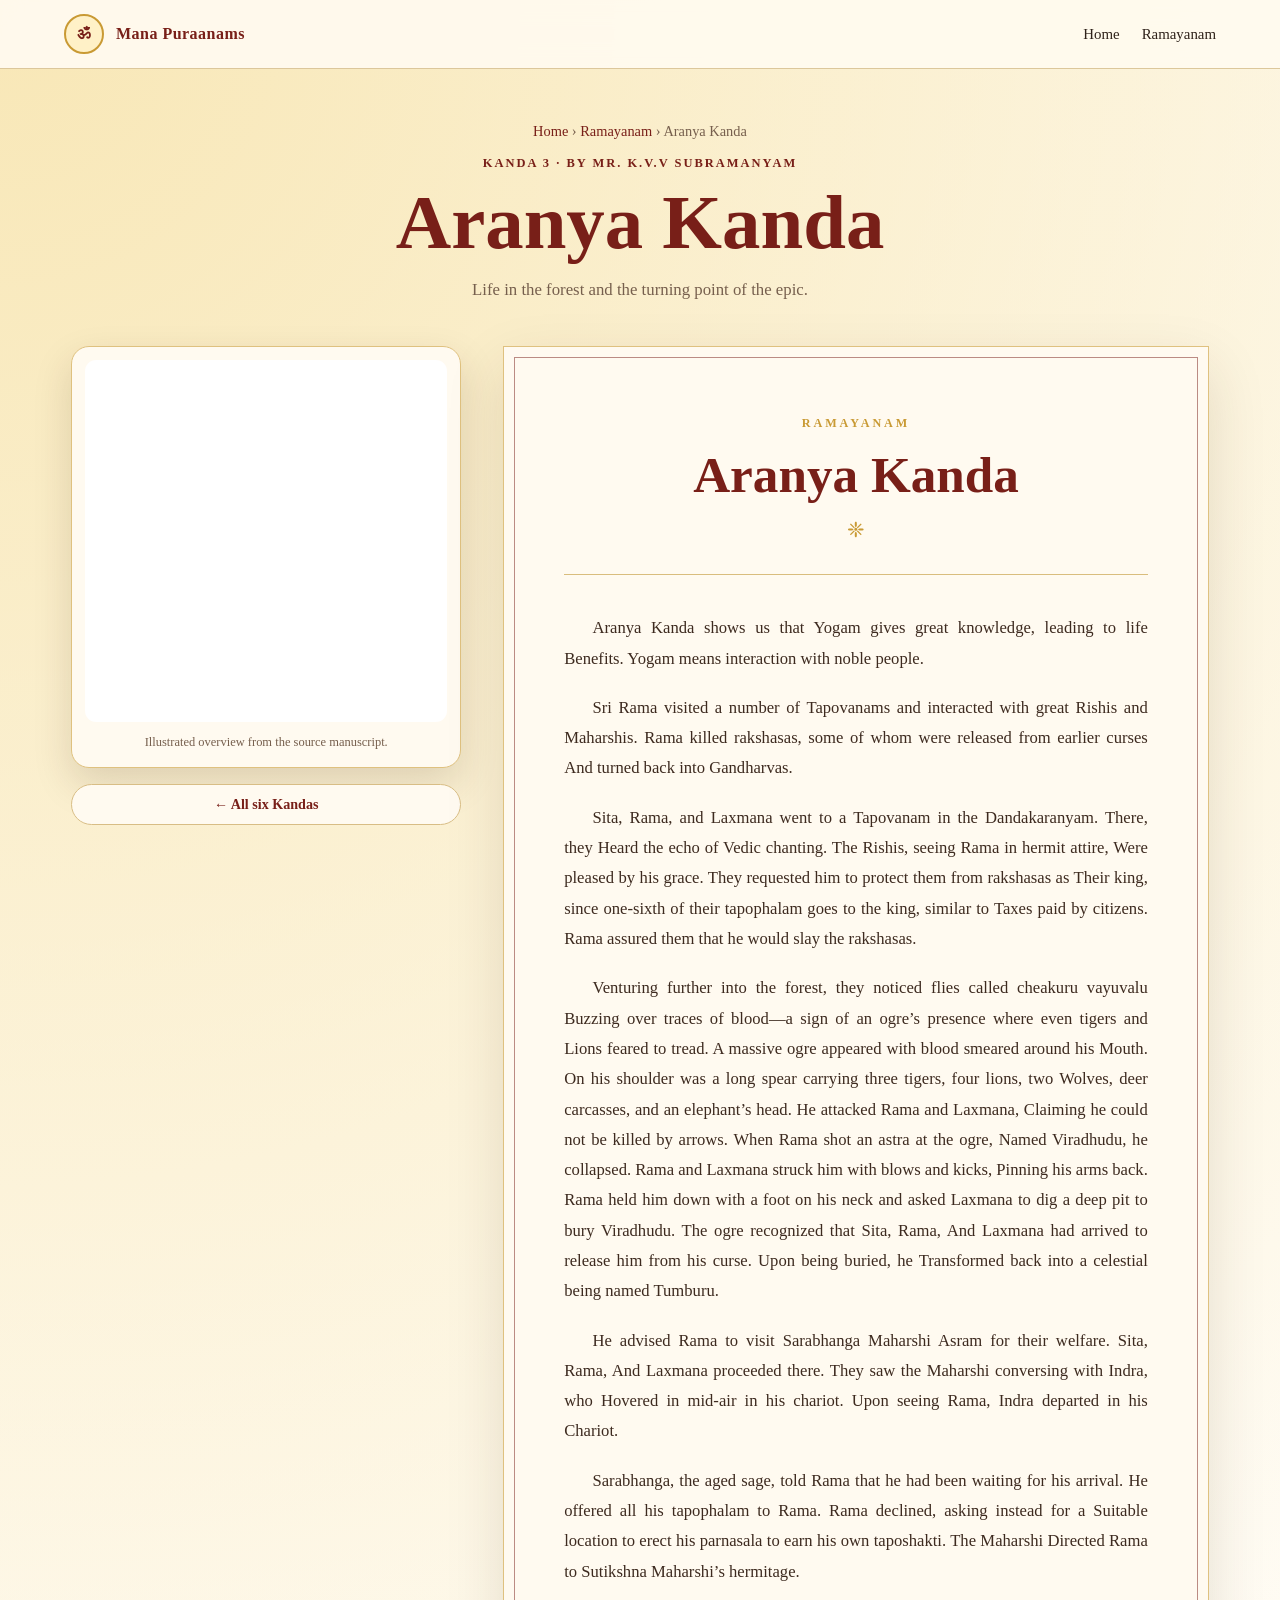
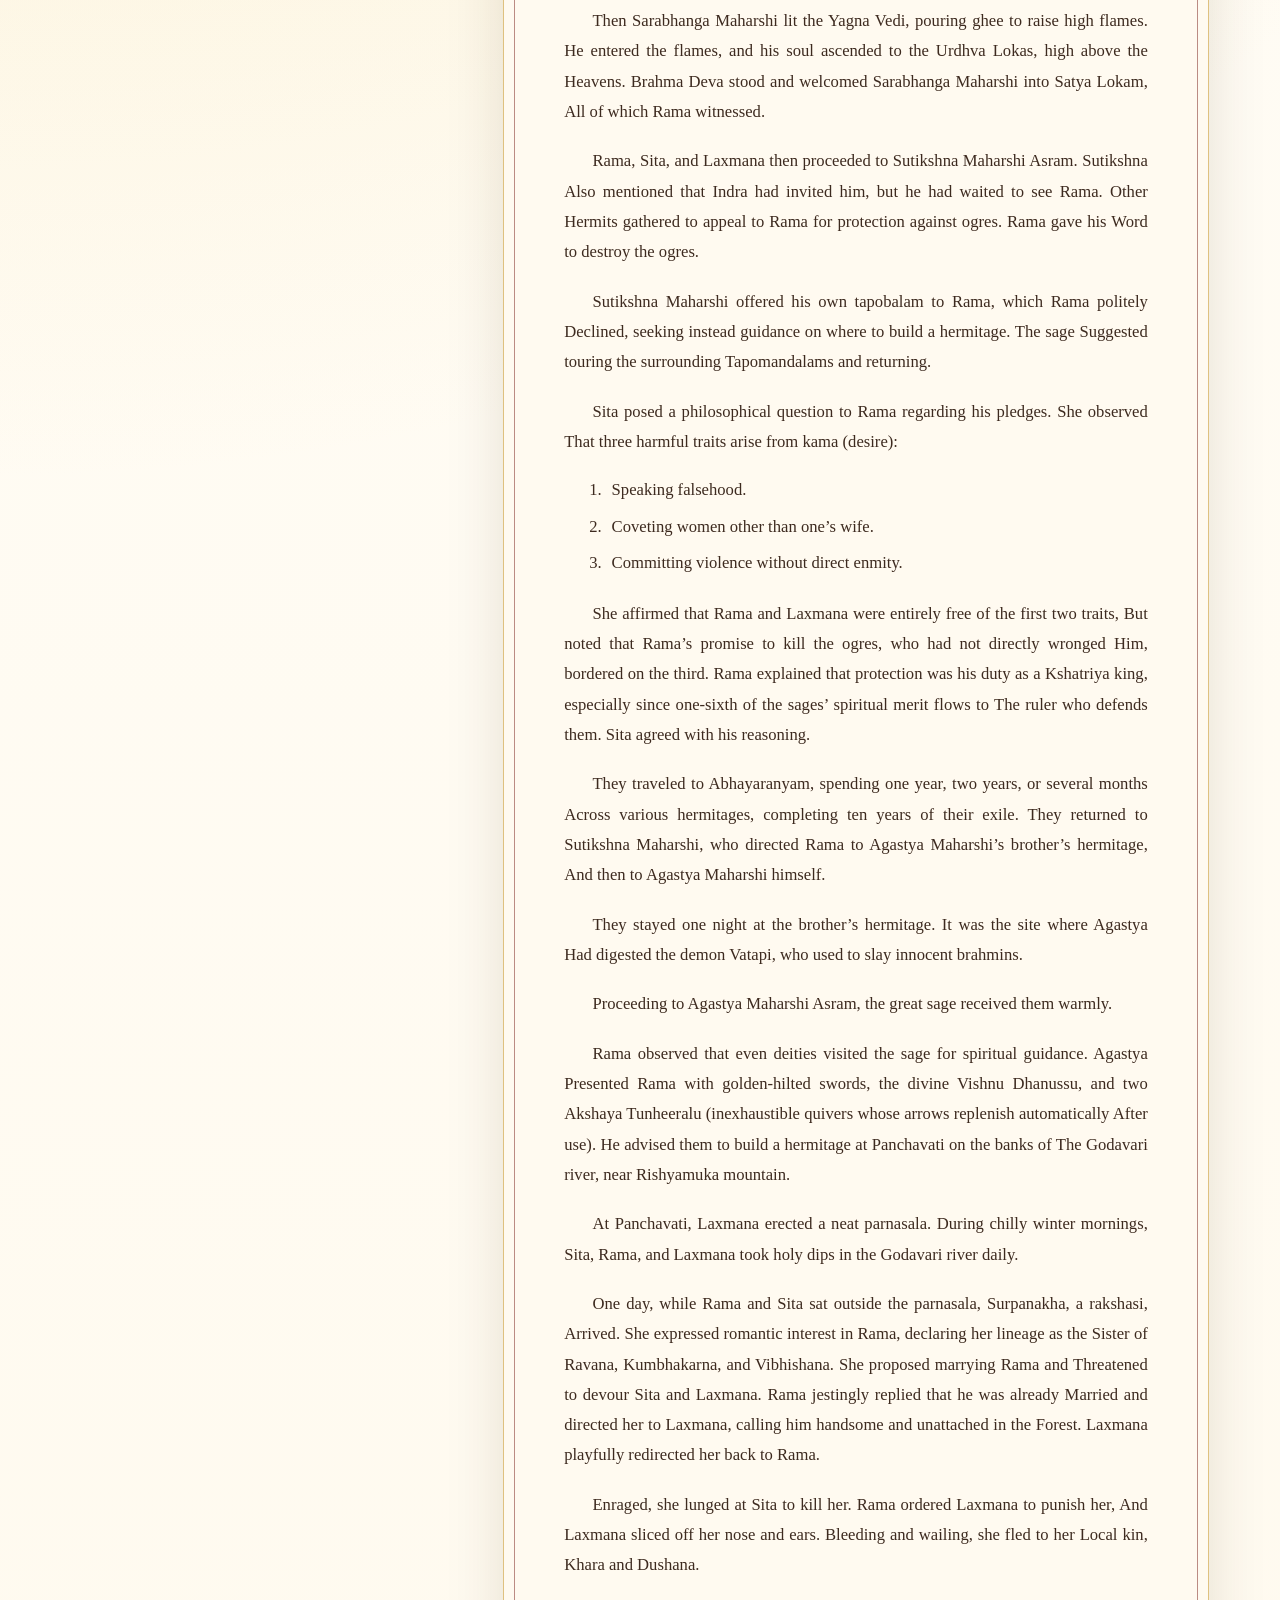
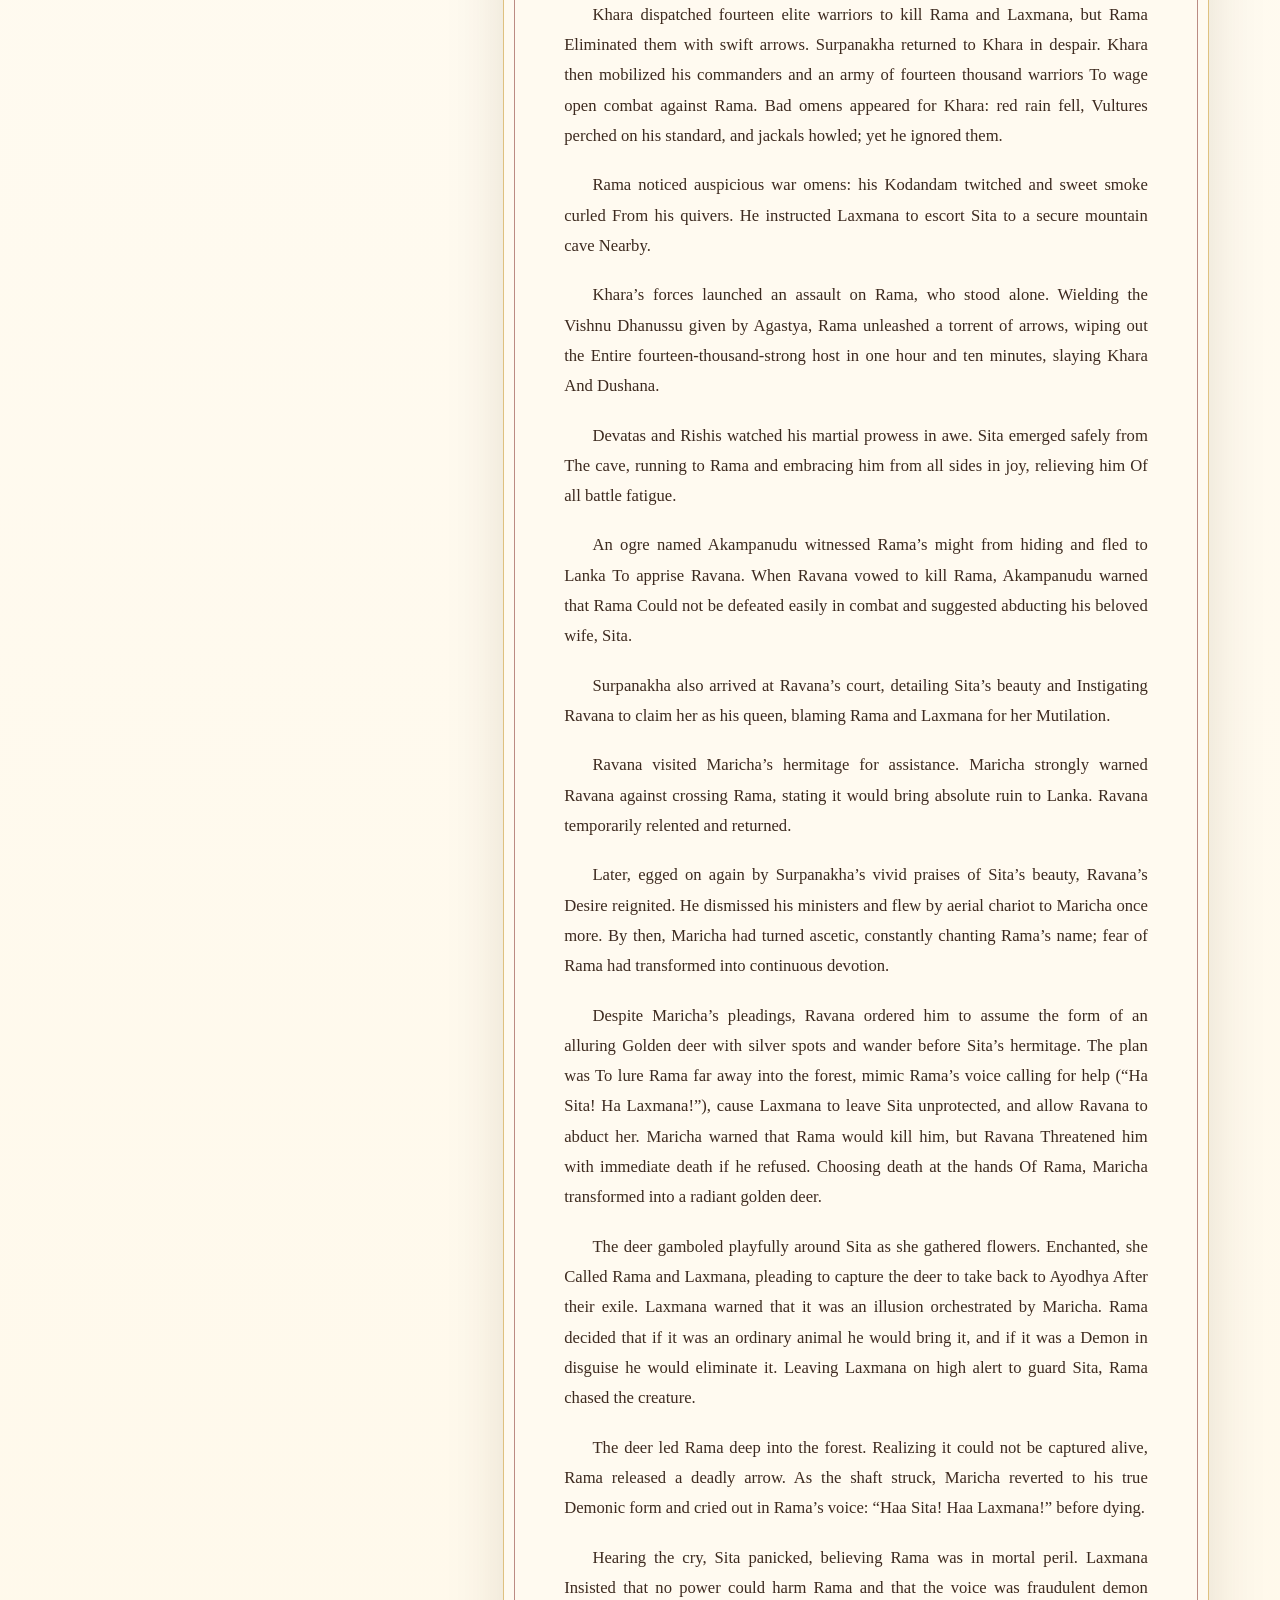
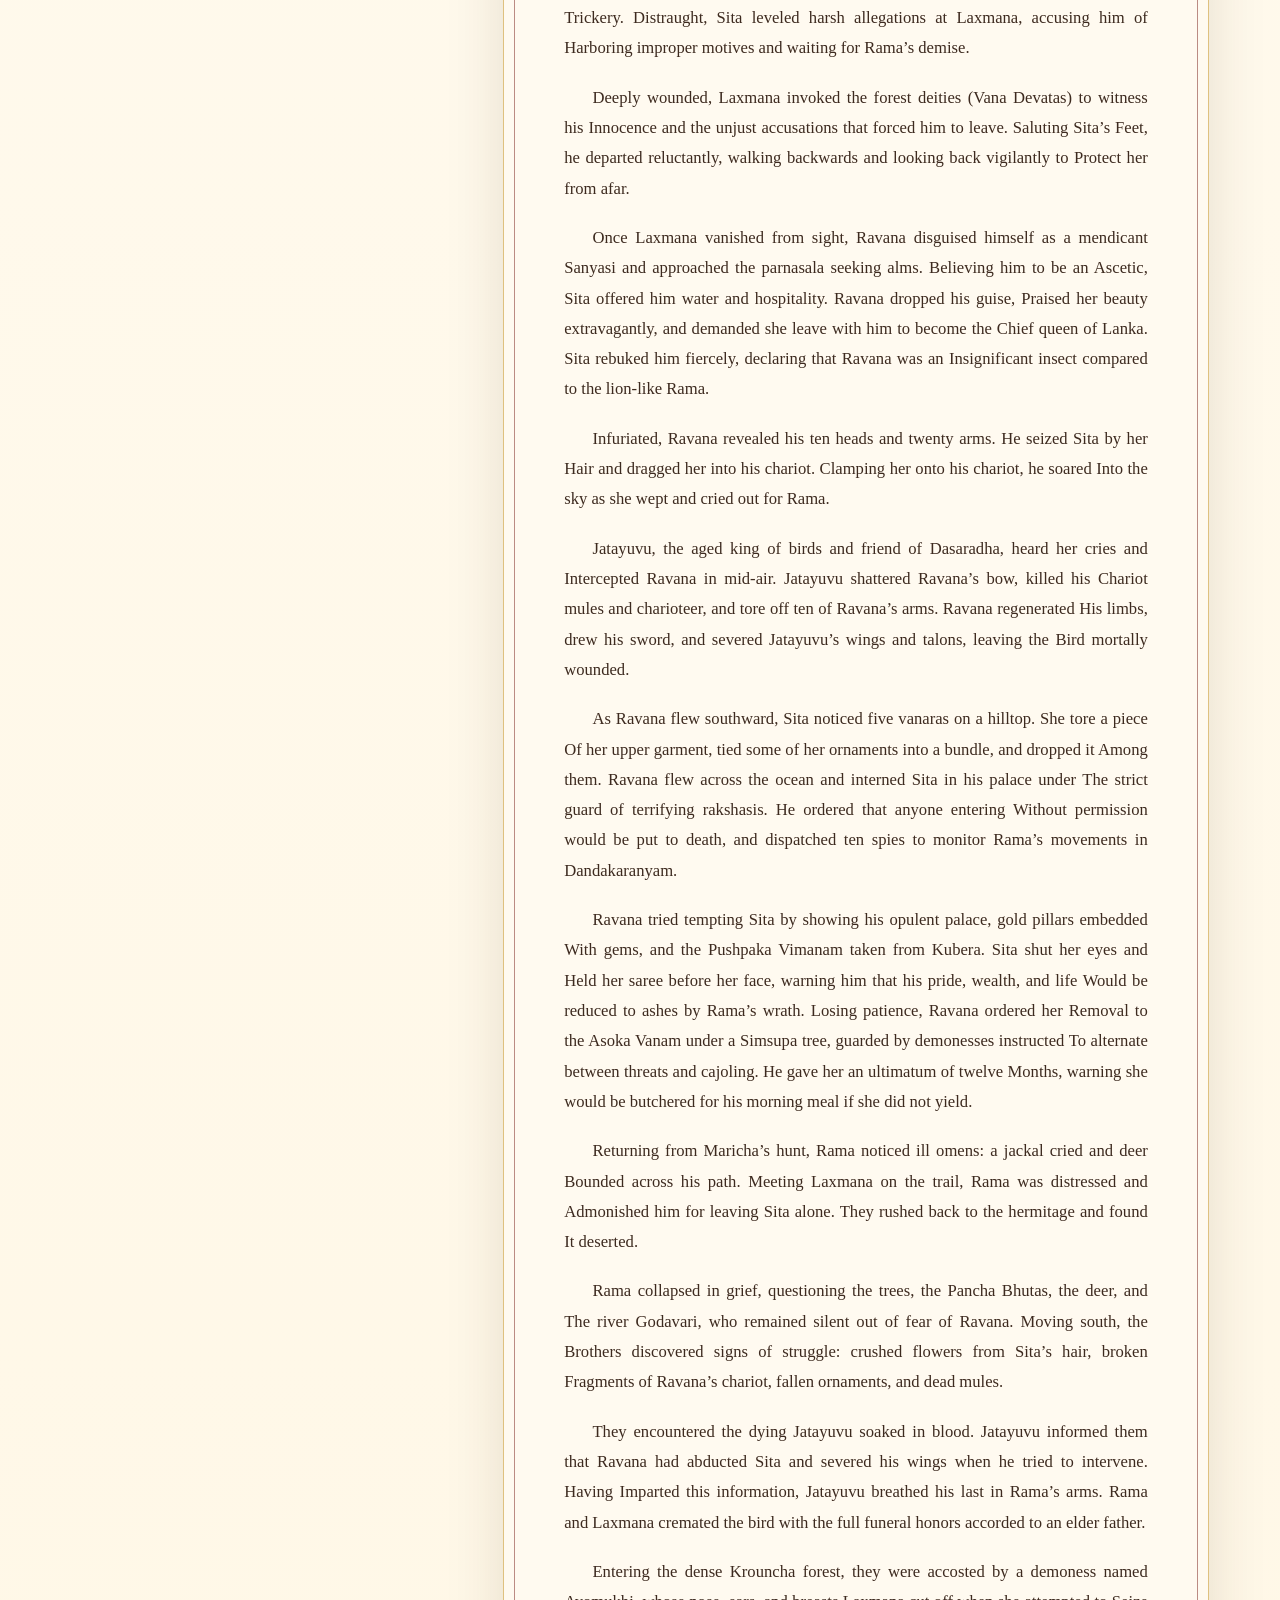
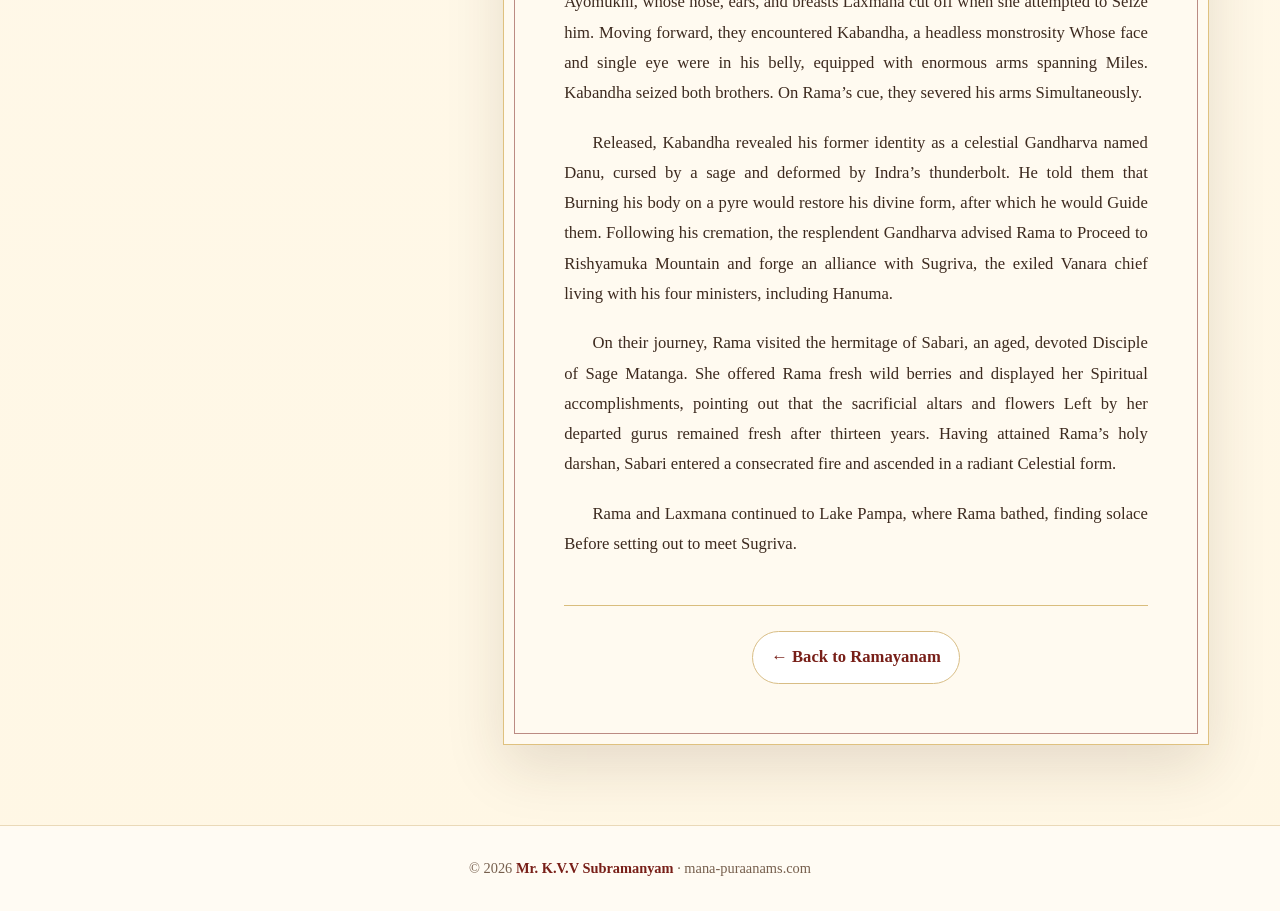
==== aranya-kanda.html @ dc0846f3 "Add Aranya Kanda HTML reader" ====
<!doctype html><html lang="en"><head><meta charset="utf-8"><meta name="viewport" content="width=device-width,initial-scale=1"><title>Aranya Kanda | Mana Puraanams</title><meta name="description" content="Read Aranya Kanda of Ramayanam by Mr. K.V.V Subramanyam online."><link rel="stylesheet" href="styles.css"><link rel="stylesheet" href="reader.css"></head><body><header class="topbar"><a class="brand" href="index.html"><span class="om">ॐ</span><span>Mana Puraanams</span></a><nav><a href="index.html">Home</a><a href="ramayanam.html">Ramayanam</a></nav></header><main class="reader-main"><section class="reader-hero"><div class="crumb"><a href="index.html">Home</a> › <a href="ramayanam.html">Ramayanam</a> › Aranya Kanda</div><div class="eyebrow">KANDA 3 · By Mr. K.V.V Subramanyam</div><h1>Aranya Kanda</h1><p>Life in the forest and the turning point of the epic.</p></section><section class="reader-layout"><aside class="reader-aside"><div class="illustration-card"><img src="[data-uri]" data-image-key="aranya" width="1024" height="1536" alt="Illustrated overview of Aranya Kanda" loading="eager" decoding="async"><p>Illustrated overview from the source manuscript.</p></div><a class="back-kandas" href="ramayanam.html">← All six Kandas</a></aside><article class="manuscript"><div class="manuscript-heading"><span>RAMAYANAM</span><h2>Aranya Kanda</h2><div class="ornament">❈</div></div><p>Aranya Kanda shows us that Yogam gives great knowledge, leading to life Benefits. Yogam means interaction with noble people.</p>
<p>Sri Rama visited a number of Tapovanams and interacted with great Rishis and Maharshis. Rama killed rakshasas, some of whom were released from earlier curses And turned back into Gandharvas.</p>
<p>Sita, Rama, and Laxmana went to a Tapovanam in the Dandakaranyam. There, they Heard the echo of Vedic chanting. The Rishis, seeing Rama in hermit attire, Were pleased by his grace. They requested him to protect them from rakshasas as Their king, since one-sixth of their tapophalam goes to the king, similar to Taxes paid by citizens. Rama assured them that he would slay the rakshasas.</p>
<p>Venturing further into the forest, they noticed flies called cheakuru vayuvalu Buzzing over traces of blood—a sign of an ogre’s presence where even tigers and Lions feared to tread. A massive ogre appeared with blood smeared around his Mouth. On his shoulder was a long spear carrying three tigers, four lions, two Wolves, deer carcasses, and an elephant’s head. He attacked Rama and Laxmana, Claiming he could not be killed by arrows. When Rama shot an astra at the ogre, Named Viradhudu, he collapsed. Rama and Laxmana struck him with blows and kicks, Pinning his arms back. Rama held him down with a foot on his neck and asked Laxmana to dig a deep pit to bury Viradhudu. The ogre recognized that Sita, Rama, And Laxmana had arrived to release him from his curse. Upon being buried, he Transformed back into a celestial being named Tumburu.</p>
<p>He advised Rama to visit Sarabhanga Maharshi Asram for their welfare. Sita, Rama, And Laxmana proceeded there. They saw the Maharshi conversing with Indra, who Hovered in mid-air in his chariot. Upon seeing Rama, Indra departed in his Chariot.</p>
<p>Sarabhanga, the aged sage, told Rama that he had been waiting for his arrival. He offered all his tapophalam to Rama. Rama declined, asking instead for a Suitable location to erect his parnasala to earn his own taposhakti. The Maharshi Directed Rama to Sutikshna Maharshi’s hermitage.</p>
<p>Then Sarabhanga Maharshi lit the Yagna Vedi, pouring ghee to raise high flames. He entered the flames, and his soul ascended to the Urdhva Lokas, high above the Heavens. Brahma Deva stood and welcomed Sarabhanga Maharshi into Satya Lokam, All of which Rama witnessed.</p>
<p>Rama, Sita, and Laxmana then proceeded to Sutikshna Maharshi Asram. Sutikshna Also mentioned that Indra had invited him, but he had waited to see Rama. Other Hermits gathered to appeal to Rama for protection against ogres. Rama gave his Word to destroy the ogres.</p>
<p>Sutikshna Maharshi offered his own tapobalam to Rama, which Rama politely Declined, seeking instead guidance on where to build a hermitage. The sage Suggested touring the surrounding Tapomandalams and returning.</p>
<p>Sita posed a philosophical question to Rama regarding his pledges. She observed That three harmful traits arise from kama (desire):</p>
<ol class="source-list">
<li>Speaking falsehood.</li>
<li>Coveting women other than one’s wife.</li>
<li>Committing violence without direct enmity.</li>
</ol>
<p>She affirmed that Rama and Laxmana were entirely free of the first two traits, But noted that Rama’s promise to kill the ogres, who had not directly wronged Him, bordered on the third. Rama explained that protection was his duty as a Kshatriya king, especially since one-sixth of the sages’ spiritual merit flows to The ruler who defends them. Sita agreed with his reasoning.</p>
<p>They traveled to Abhayaranyam, spending one year, two years, or several months Across various hermitages, completing ten years of their exile. They returned to Sutikshna Maharshi, who directed Rama to Agastya Maharshi’s brother’s hermitage, And then to Agastya Maharshi himself.</p>
<p>They stayed one night at the brother’s hermitage. It was the site where Agastya Had digested the demon Vatapi, who used to slay innocent brahmins.</p>
<p>Proceeding to Agastya Maharshi Asram, the great sage received them warmly.</p>
<p>Rama observed that even deities visited the sage for spiritual guidance. Agastya Presented Rama with golden-hilted swords, the divine Vishnu Dhanussu, and two Akshaya Tunheeralu (inexhaustible quivers whose arrows replenish automatically After use). He advised them to build a hermitage at Panchavati on the banks of The Godavari river, near Rishyamuka mountain.</p>
<p>At Panchavati, Laxmana erected a neat parnasala. During chilly winter mornings, Sita, Rama, and Laxmana took holy dips in the Godavari river daily.</p>
<p>One day, while Rama and Sita sat outside the parnasala, Surpanakha, a rakshasi, Arrived. She expressed romantic interest in Rama, declaring her lineage as the Sister of Ravana, Kumbhakarna, and Vibhishana. She proposed marrying Rama and Threatened to devour Sita and Laxmana. Rama jestingly replied that he was already Married and directed her to Laxmana, calling him handsome and unattached in the Forest. Laxmana playfully redirected her back to Rama.</p>
<p>Enraged, she lunged at Sita to kill her. Rama ordered Laxmana to punish her, And Laxmana sliced off her nose and ears. Bleeding and wailing, she fled to her Local kin, Khara and Dushana.</p>
<p>Khara dispatched fourteen elite warriors to kill Rama and Laxmana, but Rama Eliminated them with swift arrows. Surpanakha returned to Khara in despair. Khara then mobilized his commanders and an army of fourteen thousand warriors To wage open combat against Rama. Bad omens appeared for Khara: red rain fell, Vultures perched on his standard, and jackals howled; yet he ignored them.</p>
<p>Rama noticed auspicious war omens: his Kodandam twitched and sweet smoke curled From his quivers. He instructed Laxmana to escort Sita to a secure mountain cave Nearby.</p>
<p>Khara’s forces launched an assault on Rama, who stood alone. Wielding the Vishnu Dhanussu given by Agastya, Rama unleashed a torrent of arrows, wiping out the Entire fourteen-thousand-strong host in one hour and ten minutes, slaying Khara And Dushana.</p>
<p>Devatas and Rishis watched his martial prowess in awe. Sita emerged safely from The cave, running to Rama and embracing him from all sides in joy, relieving him Of all battle fatigue.</p>
<p>An ogre named Akampanudu witnessed Rama’s might from hiding and fled to Lanka To apprise Ravana. When Ravana vowed to kill Rama, Akampanudu warned that Rama Could not be defeated easily in combat and suggested abducting his beloved wife, Sita.</p>
<p>Surpanakha also arrived at Ravana’s court, detailing Sita’s beauty and Instigating Ravana to claim her as his queen, blaming Rama and Laxmana for her Mutilation.</p>
<p>Ravana visited Maricha’s hermitage for assistance. Maricha strongly warned Ravana against crossing Rama, stating it would bring absolute ruin to Lanka. Ravana temporarily relented and returned.</p>
<p>Later, egged on again by Surpanakha’s vivid praises of Sita’s beauty, Ravana’s Desire reignited. He dismissed his ministers and flew by aerial chariot to Maricha once more. By then, Maricha had turned ascetic, constantly chanting Rama’s name; fear of Rama had transformed into continuous devotion.</p>
<p>Despite Maricha’s pleadings, Ravana ordered him to assume the form of an alluring Golden deer with silver spots and wander before Sita’s hermitage. The plan was To lure Rama far away into the forest, mimic Rama’s voice calling for help (“Ha Sita! Ha Laxmana!”), cause Laxmana to leave Sita unprotected, and allow Ravana to abduct her. Maricha warned that Rama would kill him, but Ravana Threatened him with immediate death if he refused. Choosing death at the hands Of Rama, Maricha transformed into a radiant golden deer.</p>
<p>The deer gamboled playfully around Sita as she gathered flowers. Enchanted, she Called Rama and Laxmana, pleading to capture the deer to take back to Ayodhya After their exile. Laxmana warned that it was an illusion orchestrated by Maricha. Rama decided that if it was an ordinary animal he would bring it, and if it was a Demon in disguise he would eliminate it. Leaving Laxmana on high alert to guard Sita, Rama chased the creature.</p>
<p>The deer led Rama deep into the forest. Realizing it could not be captured alive, Rama released a deadly arrow. As the shaft struck, Maricha reverted to his true Demonic form and cried out in Rama’s voice: “Haa Sita! Haa Laxmana!” before dying.</p>
<p>Hearing the cry, Sita panicked, believing Rama was in mortal peril. Laxmana Insisted that no power could harm Rama and that the voice was fraudulent demon Trickery. Distraught, Sita leveled harsh allegations at Laxmana, accusing him of Harboring improper motives and waiting for Rama’s demise.</p>
<p>Deeply wounded, Laxmana invoked the forest deities (Vana Devatas) to witness his Innocence and the unjust accusations that forced him to leave. Saluting Sita’s Feet, he departed reluctantly, walking backwards and looking back vigilantly to Protect her from afar.</p>
<p>Once Laxmana vanished from sight, Ravana disguised himself as a mendicant Sanyasi and approached the parnasala seeking alms. Believing him to be an Ascetic, Sita offered him water and hospitality. Ravana dropped his guise, Praised her beauty extravagantly, and demanded she leave with him to become the Chief queen of Lanka. Sita rebuked him fiercely, declaring that Ravana was an Insignificant insect compared to the lion-like Rama.</p>
<p>Infuriated, Ravana revealed his ten heads and twenty arms. He seized Sita by her Hair and dragged her into his chariot. Clamping her onto his chariot, he soared Into the sky as she wept and cried out for Rama.</p>
<p>Jatayuvu, the aged king of birds and friend of Dasaradha, heard her cries and Intercepted Ravana in mid-air. Jatayuvu shattered Ravana’s bow, killed his Chariot mules and charioteer, and tore off ten of Ravana’s arms. Ravana regenerated His limbs, drew his sword, and severed Jatayuvu’s wings and talons, leaving the Bird mortally wounded.</p>
<p>As Ravana flew southward, Sita noticed five vanaras on a hilltop. She tore a piece Of her upper garment, tied some of her ornaments into a bundle, and dropped it Among them. Ravana flew across the ocean and interned Sita in his palace under The strict guard of terrifying rakshasis. He ordered that anyone entering Without permission would be put to death, and dispatched ten spies to monitor Rama’s movements in Dandakaranyam.</p>
<p>Ravana tried tempting Sita by showing his opulent palace, gold pillars embedded With gems, and the Pushpaka Vimanam taken from Kubera. Sita shut her eyes and Held her saree before her face, warning him that his pride, wealth, and life Would be reduced to ashes by Rama’s wrath. Losing patience, Ravana ordered her Removal to the Asoka Vanam under a Simsupa tree, guarded by demonesses instructed To alternate between threats and cajoling. He gave her an ultimatum of twelve Months, warning she would be butchered for his morning meal if she did not yield.</p>
<p>Returning from Maricha’s hunt, Rama noticed ill omens: a jackal cried and deer Bounded across his path. Meeting Laxmana on the trail, Rama was distressed and Admonished him for leaving Sita alone. They rushed back to the hermitage and found It deserted.</p>
<p>Rama collapsed in grief, questioning the trees, the Pancha Bhutas, the deer, and The river Godavari, who remained silent out of fear of Ravana. Moving south, the Brothers discovered signs of struggle: crushed flowers from Sita’s hair, broken Fragments of Ravana’s chariot, fallen ornaments, and dead mules.</p>
<p>They encountered the dying Jatayuvu soaked in blood. Jatayuvu informed them that Ravana had abducted Sita and severed his wings when he tried to intervene. Having Imparted this information, Jatayuvu breathed his last in Rama’s arms. Rama and Laxmana cremated the bird with the full funeral honors accorded to an elder father.</p>
<p>Entering the dense Krouncha forest, they were accosted by a demoness named Ayomukhi, whose nose, ears, and breasts Laxmana cut off when she attempted to Seize him. Moving forward, they encountered Kabandha, a headless monstrosity Whose face and single eye were in his belly, equipped with enormous arms spanning Miles. Kabandha seized both brothers. On Rama’s cue, they severed his arms Simultaneously.</p>
<p>Released, Kabandha revealed his former identity as a celestial Gandharva named Danu, cursed by a sage and deformed by Indra’s thunderbolt. He told them that Burning his body on a pyre would restore his divine form, after which he would Guide them. Following his cremation, the resplendent Gandharva advised Rama to Proceed to Rishyamuka Mountain and forge an alliance with Sugriva, the exiled Vanara chief living with his four ministers, including Hanuma.</p>
<p>On their journey, Rama visited the hermitage of Sabari, an aged, devoted Disciple of Sage Matanga. She offered Rama fresh wild berries and displayed her Spiritual accomplishments, pointing out that the sacrificial altars and flowers Left by her departed gurus remained fresh after thirteen years. Having attained Rama’s holy darshan, Sabari entered a consecrated fire and ascended in a radiant Celestial form.</p>
<p>Rama and Laxmana continued to Lake Pampa, where Rama bathed, finding solace Before setting out to meet Sugriva.</p><nav class="reader-bottom"><a href="ramayanam.html">← Back to Ramayanam</a></nav></article></section></main><footer>© <span id="y"></span> <strong>Mr. K.V.V Subramanyam</strong> · mana-puraanams.com</footer><script>document.getElementById('y').textContent=new Date().getFullYear()</script><script src="reader-image.js"></script></body></html>
---- styles.css ----
:root{--maroon:#781f18;--deep:#34170f;--gold:#c99a34;--cream:#fff8e9;--paper:#f3dfb6;--ink:#2e2119;--muted:#765f4d;--shadow:0 16px 38px rgba(58,31,14,.15)}*{box-sizing:border-box}html{scroll-behavior:smooth}body{margin:0;font-family:Georgia,'Times New Roman',serif;color:var(--ink);background:radial-gradient(circle at top left,#f8e7b6 0,transparent 28%),linear-gradient(#fffdf8,#fff7e5)}a{text-decoration:none;color:inherit}.topbar{position:sticky;top:0;z-index:20;display:flex;justify-content:space-between;align-items:center;padding:14px clamp(20px,5vw,70px);background:rgba(255,250,239,.95);border-bottom:1px solid #dcc79b;backdrop-filter:blur(12px)}.brand{display:flex;align-items:center;gap:12px;color:var(--maroon);font-weight:700;letter-spacing:.03em}.om{display:grid;place-items:center;width:40px;height:40px;border:2px solid var(--gold);border-radius:50%;background:#fff1c7}.topbar nav{display:flex;gap:22px;font-size:.93rem}.topbar nav a:hover{color:var(--maroon)}.hero,.pagehero{text-align:center;padding:74px 20px 48px}.pagehero{padding-bottom:28px}.eyebrow{color:var(--maroon);font-size:.78rem;font-weight:700;letter-spacing:.16em;text-transform:uppercase}.hero h1,.pagehero h1{font-size:clamp(2.7rem,7vw,5.8rem);line-height:.95;color:var(--maroon);margin:14px 0 18px}.pagehero h1{font-size:clamp(2.5rem,6vw,4.8rem)}.hero>p,.pagehero>p{max-width:760px;margin:0 auto;color:var(--muted);font-size:1.08rem;line-height:1.7}.author{margin-top:22px!important;color:var(--deep)!important}.author strong{color:var(--maroon)}.domain{display:inline-block;margin-top:22px;padding:10px 17px;border:1px solid #dcc79b;background:#fff;border-radius:999px;color:var(--maroon);box-shadow:0 8px 24px rgba(70,40,20,.08)}.section{max-width:1400px;margin:auto;padding:28px clamp(20px,5vw,78px) 72px}.section-head{display:flex;justify-content:space-between;align-items:end;gap:28px;margin-bottom:26px}.section-head h2{margin:4px 0 0;font-size:clamp(1.9rem,3vw,2.8rem);color:var(--deep)}.section-head p{max-width:560px;margin:0;color:var(--muted);line-height:1.6}.grid{display:grid;grid-template-columns:repeat(auto-fit,minmax(245px,1fr));gap:24px}.kandas{grid-template-columns:repeat(auto-fit,minmax(280px,1fr))}.card{overflow:hidden;border:1px solid #ead9b8;border-radius:20px;background:#fff;box-shadow:var(--shadow);transition:.22s}.active:hover{transform:translateY(-5px);box-shadow:0 20px 44px rgba(58,31,14,.2);border-color:#d6af5f}.thumb{height:205px;position:relative;display:grid;place-items:center;background:linear-gradient(145deg,#ecd7a5,#f9efce);overflow:hidden}.thumb:before,.thumb:after{content:'';position:absolute;width:160px;height:160px;border:1px solid rgba(120,31,24,.12);border-radius:50%}.thumb:after{width:110px;height:110px;border-color:rgba(201,154,52,.45)}.ramayana{background:linear-gradient(155deg,#ffd98d 0%,#f4b65b 45%,#b44d2a 100%);color:#fff}.sun{position:absolute;top:26px;right:30px;font-size:3.2rem;color:#ffe9a4}.bow{font-size:4rem;text-shadow:0 3px 12px rgba(0,0,0,.28)}.temple{position:absolute;bottom:18px;font-size:2rem;color:#fff3c9}.symbol{font-size:3.4rem;color:rgba(120,31,24,.35)}.scene{font-size:4.1rem;filter:drop-shadow(0 5px 4px rgba(0,0,0,.12));z-index:1}.k1{background:linear-gradient(150deg,#ffe4a8,#e49b50)}.k2{background:linear-gradient(150deg,#ffe8bb,#c98b56)}.k3{background:linear-gradient(150deg,#cfe7b5,#678c50)}.k4{background:linear-gradient(150deg,#ead5ab,#b57b45)}.k5{background:linear-gradient(150deg,#c9e8ef,#5597b2)}.k6{background:linear-gradient(150deg,#e9b99e,#9d4332)}.badge{position:absolute;top:14px;right:14px;padding:7px 10px;border-radius:999px;background:rgba(255,251,241,.95);border:1px solid rgba(120,31,24,.16);font-size:.7rem;font-weight:700;letter-spacing:.08em;color:var(--maroon);z-index:2}.body{padding:20px}.body small{font-size:.72rem;color:var(--gold);letter-spacing:.13em;font-weight:700}.body h3{font-size:1.42rem;color:var(--maroon);margin:7px 0 9px}.body p{margin:0;color:var(--muted);line-height:1.55;font-size:.95rem}.foot{display:flex;justify-content:space-between;align-items:center;padding:0 20px 20px;color:var(--maroon);font-size:.9rem;font-weight:700}.tbd{opacity:.82}.crumb{font-size:.9rem;color:var(--muted);margin-bottom:16px}.crumb a{color:var(--maroon)}footer{text-align:center;border-top:1px solid #ead9b8;padding:34px 20px;color:var(--muted);background:rgba(255,255,255,.55);font-size:.9rem}footer strong{color:var(--maroon)}@media(max-width:720px){.topbar nav{display:none}.section-head{flex-direction:column;align-items:flex-start}.hero{padding-top:54px}.thumb{height:190px}}
---- reader.css ----
.reader-thumb{height:270px;background:#f6edda;align-items:flex-start}
.reader-thumb img{width:100%;height:100%;object-fit:cover;object-position:top;display:block;transition:transform .25s ease}
.card:hover .reader-thumb img{transform:scale(1.015)}
.reader-main{min-height:80vh}
.reader-hero{text-align:center;padding:54px 20px 30px}
.reader-hero h1{font-size:clamp(2.5rem,6vw,4.8rem);line-height:1;color:var(--maroon);margin:14px 0 14px}
.reader-hero>p{max-width:720px;margin:0 auto;color:var(--muted);font-size:1.05rem;line-height:1.7}
.reader-layout{max-width:1240px;margin:0 auto;padding:12px clamp(18px,4vw,54px) 80px;display:grid;grid-template-columns:minmax(290px,390px) minmax(0,1fr);gap:42px;align-items:start}
.reader-aside{position:sticky;top:88px}
.illustration-card{background:#fffaf0;border:1px solid #dfc17f;border-radius:18px;padding:13px;box-shadow:var(--shadow)}
.illustration-card img{display:block;width:100%;height:auto;border-radius:11px;background:#f7ecd2}
.illustration-card p{text-align:center;color:var(--muted);font-size:.78rem;margin:11px 6px 3px;line-height:1.45}
.back-kandas{display:block;text-align:center;margin-top:16px;padding:11px 14px;border:1px solid #d8bd85;border-radius:999px;color:var(--maroon);background:#fffaf0;font-size:.88rem;font-weight:700}
.manuscript{background:#fffaf0;border:1px solid #dfc17f;box-shadow:0 22px 55px rgba(63,37,17,.13);padding:clamp(27px,5vw,60px);position:relative;color:#3d2a1f;line-height:1.82;font-size:1.04rem}
.manuscript:before{content:'';position:absolute;inset:10px;border:1px solid rgba(120,31,24,.5);pointer-events:none}
.manuscript-heading{text-align:center;margin:0 0 38px;padding-bottom:25px;border-bottom:1px solid #d9bd7d;position:relative;z-index:1}
.manuscript-heading span{font-size:.76rem;letter-spacing:.24em;color:var(--gold);font-weight:700}
.manuscript-heading h2{font-size:clamp(2rem,4vw,3.2rem);line-height:1.05;color:var(--maroon);margin:10px 0}
.ornament{color:var(--gold);font-size:1.3rem}
.manuscript p{position:relative;z-index:1;margin:0 0 1.15em;text-align:justify;text-indent:1.7em}
.source-list{position:relative;z-index:1;margin:0 0 1.25em 1.35em;padding-left:1.15em}
.source-list li{padding-left:.35em;margin:.48em 0;line-height:1.72}
.reader-bottom{position:relative;z-index:1;margin-top:46px;padding-top:25px;border-top:1px solid #d9bd7d;text-align:center}
.reader-bottom a{display:inline-block;padding:10px 18px;border:1px solid #d8bd85;border-radius:999px;color:var(--maroon);font-weight:700;background:#fff}
@media(max-width:900px){.reader-layout{grid-template-columns:1fr;max-width:820px}.reader-aside{position:static;max-width:560px;margin:0 auto;width:100%}.reader-thumb{height:235px}}
@media(max-width:600px){.reader-hero{padding-top:40px}.reader-layout{padding-left:12px;padding-right:12px;gap:25px}.manuscript{padding:34px 26px;font-size:1rem}.manuscript p{text-align:left;text-indent:1.3em}.illustration-card{padding:8px}.reader-thumb{height:220px}}
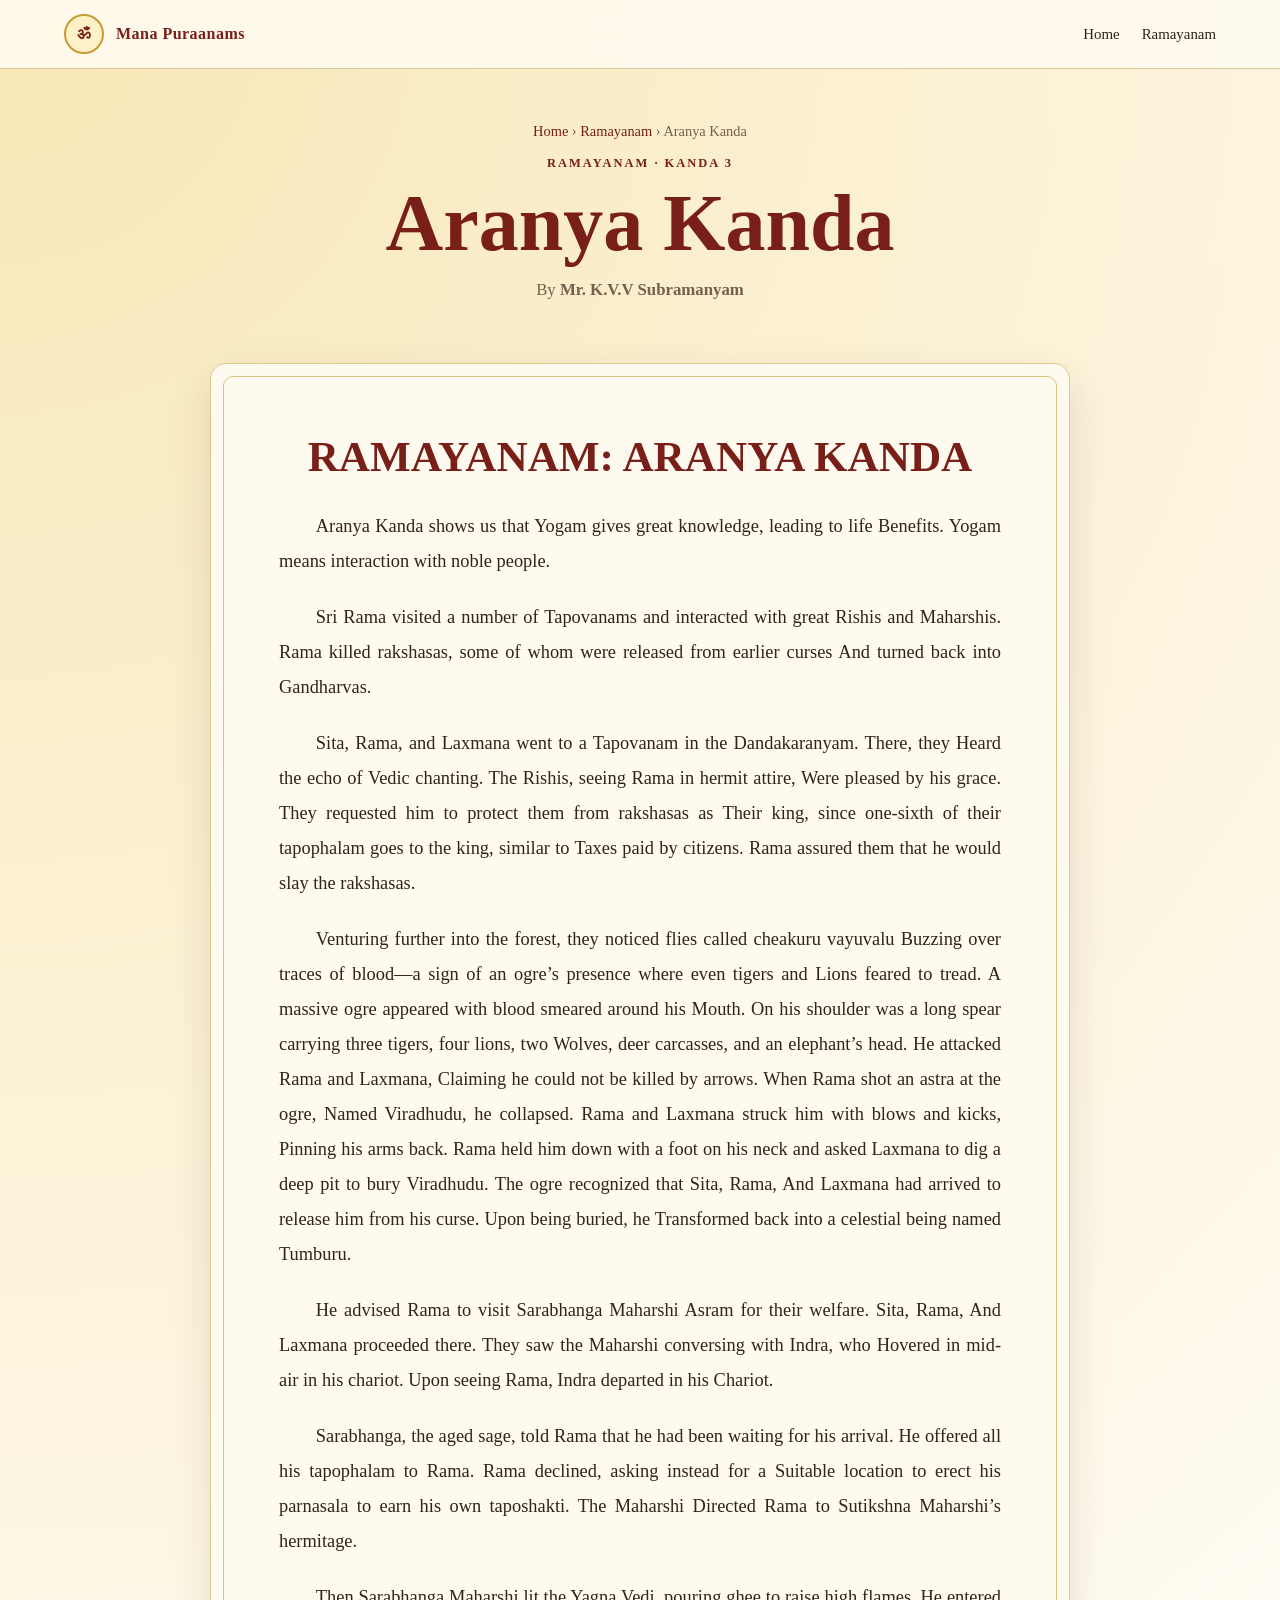
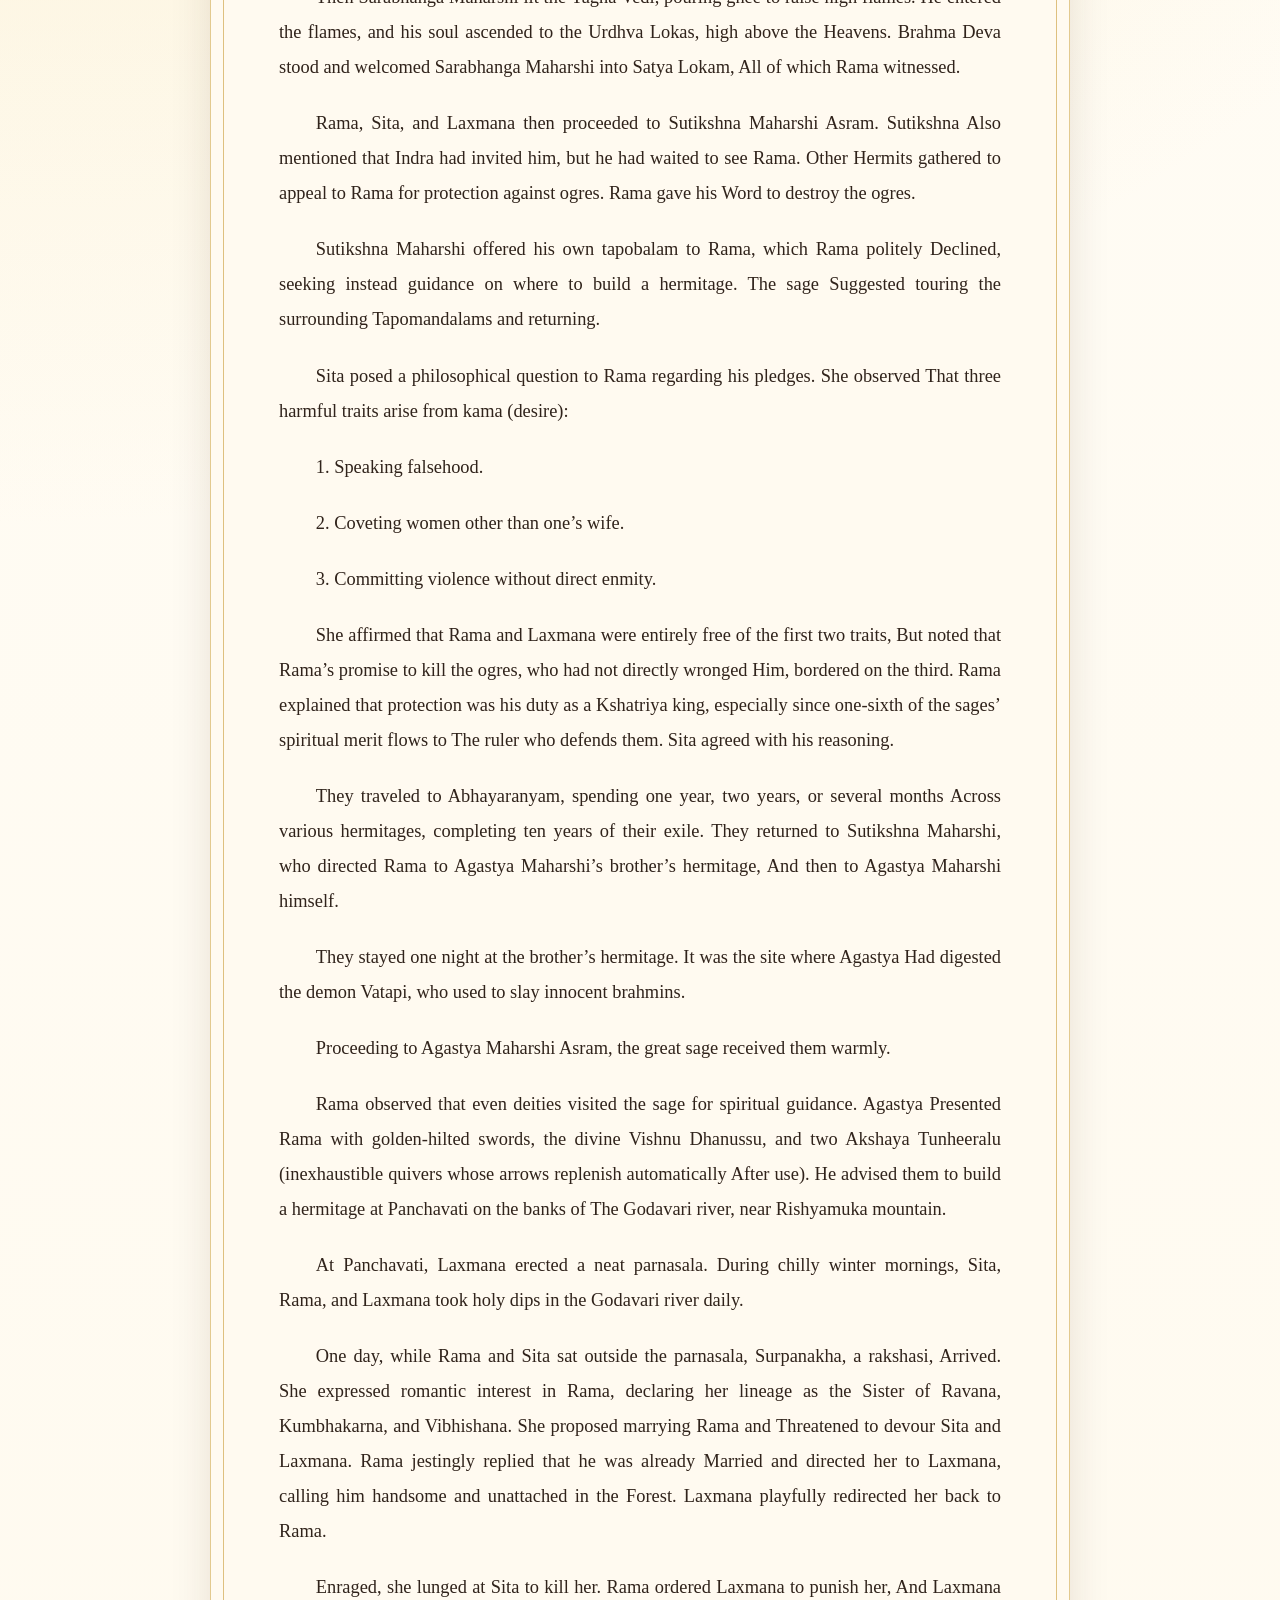
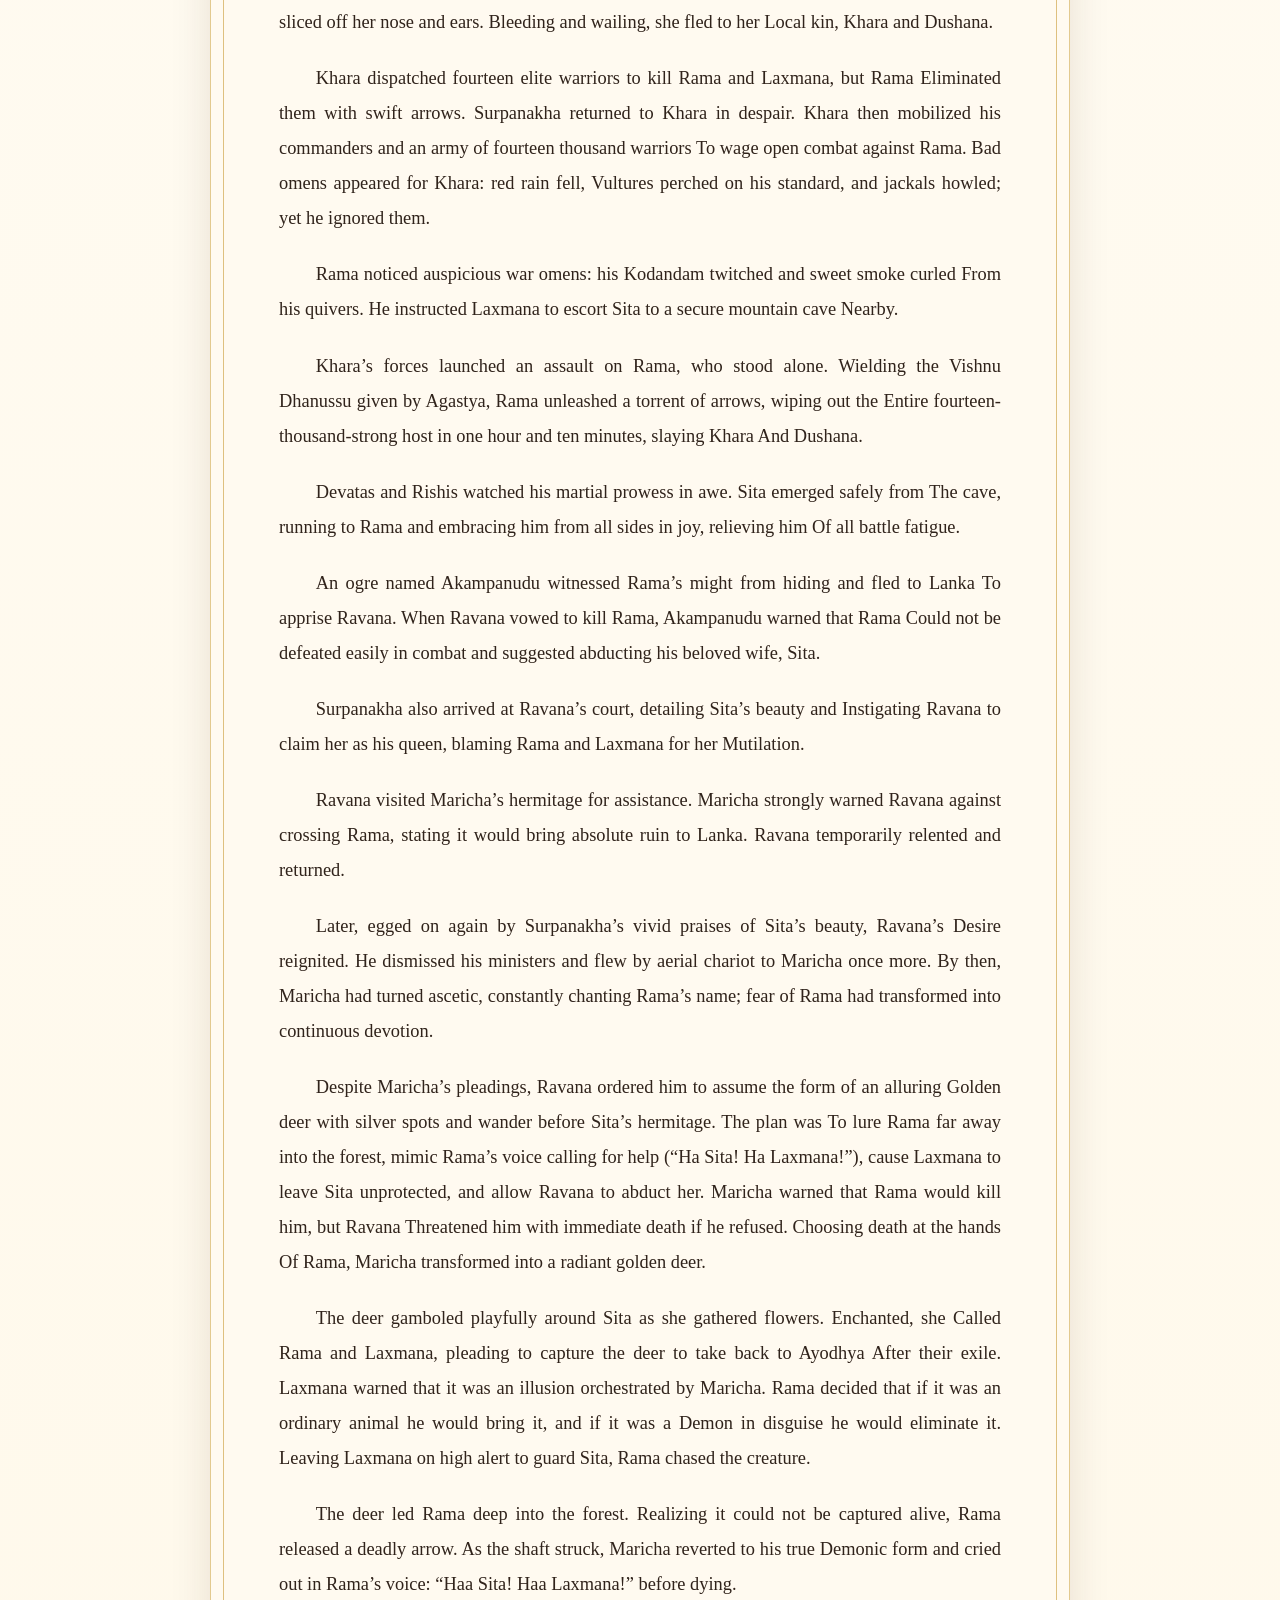
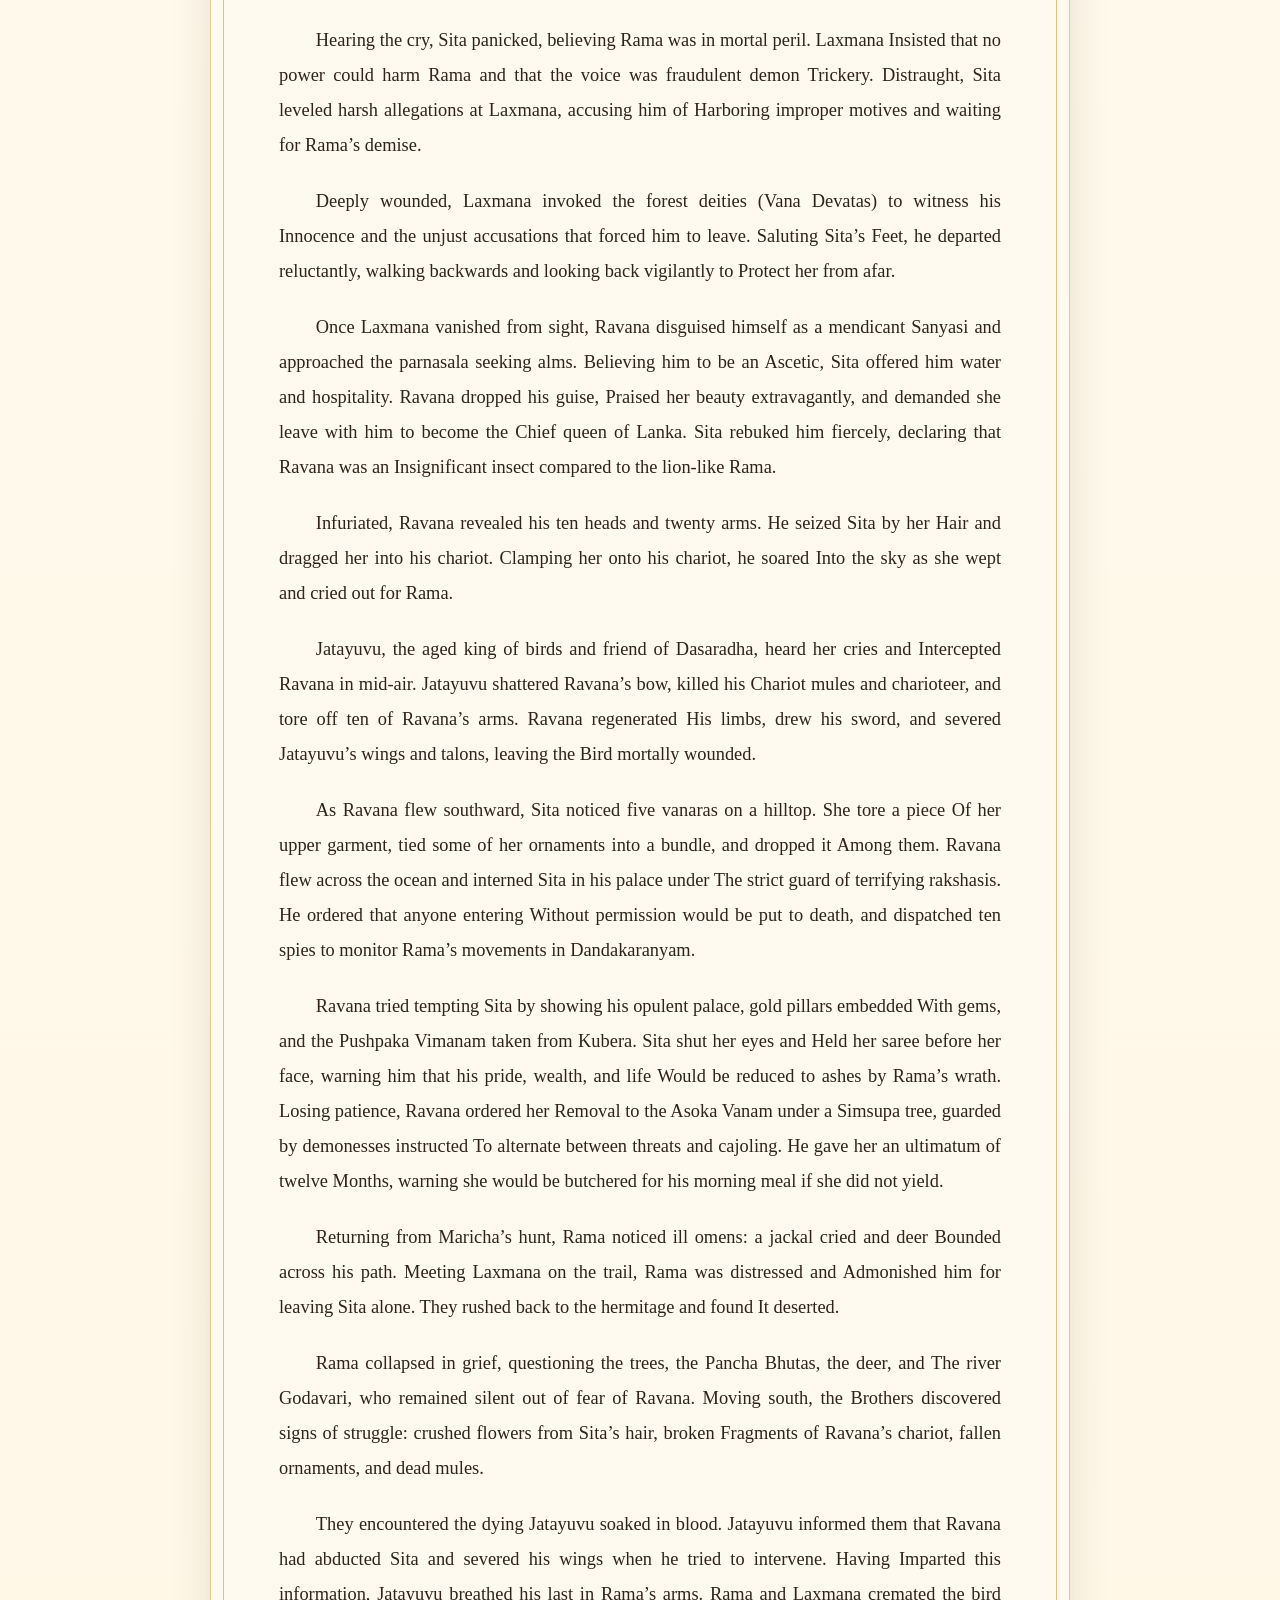
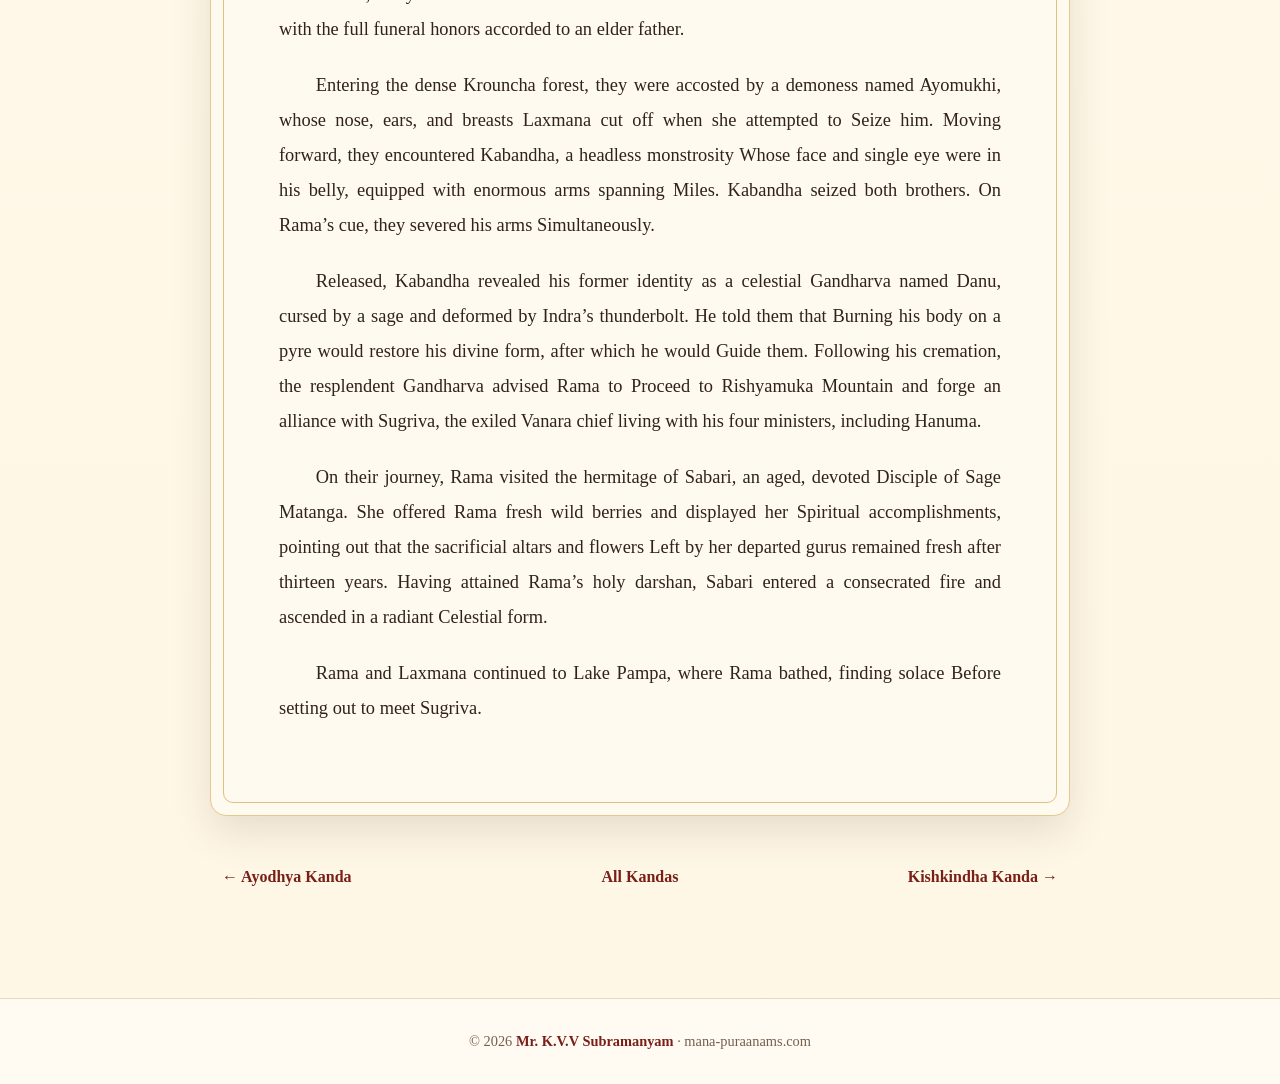
==== commit a32b2ca9: "Add Aranya Kanda online reading page" ====
--- a/aranya-kanda.html
+++ b/aranya-kanda.html
@@ -1,48 +1,6 @@
-<!doctype html><html lang="en"><head><meta charset="utf-8"><meta name="viewport" content="width=device-width,initial-scale=1"><title>Aranya Kanda | Mana Puraanams</title><meta name="description" content="Read Aranya Kanda of Ramayanam by Mr. K.V.V Subramanyam online."><link rel="stylesheet" href="styles.css"><link rel="stylesheet" href="reader.css"></head><body><header class="topbar"><a class="brand" href="index.html"><span class="om">ॐ</span><span>Mana Puraanams</span></a><nav><a href="index.html">Home</a><a href="ramayanam.html">Ramayanam</a></nav></header><main class="reader-main"><section class="reader-hero"><div class="crumb"><a href="index.html">Home</a> › <a href="ramayanam.html">Ramayanam</a> › Aranya Kanda</div><div class="eyebrow">KANDA 3 · By Mr. K.V.V Subramanyam</div><h1>Aranya Kanda</h1><p>Life in the forest and the turning point of the epic.</p></section><section class="reader-layout"><aside class="reader-aside"><div class="illustration-card"><img src="[data-uri]" data-image-key="aranya" width="1024" height="1536" alt="Illustrated overview of Aranya Kanda" loading="eager" decoding="async"><p>Illustrated overview from the source manuscript.</p></div><a class="back-kandas" href="ramayanam.html">← All six Kandas</a></aside><article class="manuscript"><div class="manuscript-heading"><span>RAMAYANAM</span><h2>Aranya Kanda</h2><div class="ornament">❈</div></div><p>Aranya Kanda shows us that Yogam gives great knowledge, leading to life Benefits. Yogam means interaction with noble people.</p>
-<p>Sri Rama visited a number of Tapovanams and interacted with great Rishis and Maharshis. Rama killed rakshasas, some of whom were released from earlier curses And turned back into Gandharvas.</p>
-<p>Sita, Rama, and Laxmana went to a Tapovanam in the Dandakaranyam. There, they Heard the echo of Vedic chanting. The Rishis, seeing Rama in hermit attire, Were pleased by his grace. They requested him to protect them from rakshasas as Their king, since one-sixth of their tapophalam goes to the king, similar to Taxes paid by citizens. Rama assured them that he would slay the rakshasas.</p>
-<p>Venturing further into the forest, they noticed flies called cheakuru vayuvalu Buzzing over traces of blood—a sign of an ogre’s presence where even tigers and Lions feared to tread. A massive ogre appeared with blood smeared around his Mouth. On his shoulder was a long spear carrying three tigers, four lions, two Wolves, deer carcasses, and an elephant’s head. He attacked Rama and Laxmana, Claiming he could not be killed by arrows. When Rama shot an astra at the ogre, Named Viradhudu, he collapsed. Rama and Laxmana struck him with blows and kicks, Pinning his arms back. Rama held him down with a foot on his neck and asked Laxmana to dig a deep pit to bury Viradhudu. The ogre recognized that Sita, Rama, And Laxmana had arrived to release him from his curse. Upon being buried, he Transformed back into a celestial being named Tumburu.</p>
-<p>He advised Rama to visit Sarabhanga Maharshi Asram for their welfare. Sita, Rama, And Laxmana proceeded there. They saw the Maharshi conversing with Indra, who Hovered in mid-air in his chariot. Upon seeing Rama, Indra departed in his Chariot.</p>
-<p>Sarabhanga, the aged sage, told Rama that he had been waiting for his arrival. He offered all his tapophalam to Rama. Rama declined, asking instead for a Suitable location to erect his parnasala to earn his own taposhakti. The Maharshi Directed Rama to Sutikshna Maharshi’s hermitage.</p>
-<p>Then Sarabhanga Maharshi lit the Yagna Vedi, pouring ghee to raise high flames. He entered the flames, and his soul ascended to the Urdhva Lokas, high above the Heavens. Brahma Deva stood and welcomed Sarabhanga Maharshi into Satya Lokam, All of which Rama witnessed.</p>
-<p>Rama, Sita, and Laxmana then proceeded to Sutikshna Maharshi Asram. Sutikshna Also mentioned that Indra had invited him, but he had waited to see Rama. Other Hermits gathered to appeal to Rama for protection against ogres. Rama gave his Word to destroy the ogres.</p>
-<p>Sutikshna Maharshi offered his own tapobalam to Rama, which Rama politely Declined, seeking instead guidance on where to build a hermitage. The sage Suggested touring the surrounding Tapomandalams and returning.</p>
-<p>Sita posed a philosophical question to Rama regarding his pledges. She observed That three harmful traits arise from kama (desire):</p>
-<ol class="source-list">
-<li>Speaking falsehood.</li>
-<li>Coveting women other than one’s wife.</li>
-<li>Committing violence without direct enmity.</li>
-</ol>
-<p>She affirmed that Rama and Laxmana were entirely free of the first two traits, But noted that Rama’s promise to kill the ogres, who had not directly wronged Him, bordered on the third. Rama explained that protection was his duty as a Kshatriya king, especially since one-sixth of the sages’ spiritual merit flows to The ruler who defends them. Sita agreed with his reasoning.</p>
-<p>They traveled to Abhayaranyam, spending one year, two years, or several months Across various hermitages, completing ten years of their exile. They returned to Sutikshna Maharshi, who directed Rama to Agastya Maharshi’s brother’s hermitage, And then to Agastya Maharshi himself.</p>
-<p>They stayed one night at the brother’s hermitage. It was the site where Agastya Had digested the demon Vatapi, who used to slay innocent brahmins.</p>
-<p>Proceeding to Agastya Maharshi Asram, the great sage received them warmly.</p>
-<p>Rama observed that even deities visited the sage for spiritual guidance. Agastya Presented Rama with golden-hilted swords, the divine Vishnu Dhanussu, and two Akshaya Tunheeralu (inexhaustible quivers whose arrows replenish automatically After use). He advised them to build a hermitage at Panchavati on the banks of The Godavari river, near Rishyamuka mountain.</p>
-<p>At Panchavati, Laxmana erected a neat parnasala. During chilly winter mornings, Sita, Rama, and Laxmana took holy dips in the Godavari river daily.</p>
-<p>One day, while Rama and Sita sat outside the parnasala, Surpanakha, a rakshasi, Arrived. She expressed romantic interest in Rama, declaring her lineage as the Sister of Ravana, Kumbhakarna, and Vibhishana. She proposed marrying Rama and Threatened to devour Sita and Laxmana. Rama jestingly replied that he was already Married and directed her to Laxmana, calling him handsome and unattached in the Forest. Laxmana playfully redirected her back to Rama.</p>
-<p>Enraged, she lunged at Sita to kill her. Rama ordered Laxmana to punish her, And Laxmana sliced off her nose and ears. Bleeding and wailing, she fled to her Local kin, Khara and Dushana.</p>
-<p>Khara dispatched fourteen elite warriors to kill Rama and Laxmana, but Rama Eliminated them with swift arrows. Surpanakha returned to Khara in despair. Khara then mobilized his commanders and an army of fourteen thousand warriors To wage open combat against Rama. Bad omens appeared for Khara: red rain fell, Vultures perched on his standard, and jackals howled; yet he ignored them.</p>
-<p>Rama noticed auspicious war omens: his Kodandam twitched and sweet smoke curled From his quivers. He instructed Laxmana to escort Sita to a secure mountain cave Nearby.</p>
-<p>Khara’s forces launched an assault on Rama, who stood alone. Wielding the Vishnu Dhanussu given by Agastya, Rama unleashed a torrent of arrows, wiping out the Entire fourteen-thousand-strong host in one hour and ten minutes, slaying Khara And Dushana.</p>
-<p>Devatas and Rishis watched his martial prowess in awe. Sita emerged safely from The cave, running to Rama and embracing him from all sides in joy, relieving him Of all battle fatigue.</p>
-<p>An ogre named Akampanudu witnessed Rama’s might from hiding and fled to Lanka To apprise Ravana. When Ravana vowed to kill Rama, Akampanudu warned that Rama Could not be defeated easily in combat and suggested abducting his beloved wife, Sita.</p>
-<p>Surpanakha also arrived at Ravana’s court, detailing Sita’s beauty and Instigating Ravana to claim her as his queen, blaming Rama and Laxmana for her Mutilation.</p>
-<p>Ravana visited Maricha’s hermitage for assistance. Maricha strongly warned Ravana against crossing Rama, stating it would bring absolute ruin to Lanka. Ravana temporarily relented and returned.</p>
-<p>Later, egged on again by Surpanakha’s vivid praises of Sita’s beauty, Ravana’s Desire reignited. He dismissed his ministers and flew by aerial chariot to Maricha once more. By then, Maricha had turned ascetic, constantly chanting Rama’s name; fear of Rama had transformed into continuous devotion.</p>
-<p>Despite Maricha’s pleadings, Ravana ordered him to assume the form of an alluring Golden deer with silver spots and wander before Sita’s hermitage. The plan was To lure Rama far away into the forest, mimic Rama’s voice calling for help (“Ha Sita! Ha Laxmana!”), cause Laxmana to leave Sita unprotected, and allow Ravana to abduct her. Maricha warned that Rama would kill him, but Ravana Threatened him with immediate death if he refused. Choosing death at the hands Of Rama, Maricha transformed into a radiant golden deer.</p>
-<p>The deer gamboled playfully around Sita as she gathered flowers. Enchanted, she Called Rama and Laxmana, pleading to capture the deer to take back to Ayodhya After their exile. Laxmana warned that it was an illusion orchestrated by Maricha. Rama decided that if it was an ordinary animal he would bring it, and if it was a Demon in disguise he would eliminate it. Leaving Laxmana on high alert to guard Sita, Rama chased the creature.</p>
-<p>The deer led Rama deep into the forest. Realizing it could not be captured alive, Rama released a deadly arrow. As the shaft struck, Maricha reverted to his true Demonic form and cried out in Rama’s voice: “Haa Sita! Haa Laxmana!” before dying.</p>
-<p>Hearing the cry, Sita panicked, believing Rama was in mortal peril. Laxmana Insisted that no power could harm Rama and that the voice was fraudulent demon Trickery. Distraught, Sita leveled harsh allegations at Laxmana, accusing him of Harboring improper motives and waiting for Rama’s demise.</p>
-<p>Deeply wounded, Laxmana invoked the forest deities (Vana Devatas) to witness his Innocence and the unjust accusations that forced him to leave. Saluting Sita’s Feet, he departed reluctantly, walking backwards and looking back vigilantly to Protect her from afar.</p>
-<p>Once Laxmana vanished from sight, Ravana disguised himself as a mendicant Sanyasi and approached the parnasala seeking alms. Believing him to be an Ascetic, Sita offered him water and hospitality. Ravana dropped his guise, Praised her beauty extravagantly, and demanded she leave with him to become the Chief queen of Lanka. Sita rebuked him fiercely, declaring that Ravana was an Insignificant insect compared to the lion-like Rama.</p>
-<p>Infuriated, Ravana revealed his ten heads and twenty arms. He seized Sita by her Hair and dragged her into his chariot. Clamping her onto his chariot, he soared Into the sky as she wept and cried out for Rama.</p>
-<p>Jatayuvu, the aged king of birds and friend of Dasaradha, heard her cries and Intercepted Ravana in mid-air. Jatayuvu shattered Ravana’s bow, killed his Chariot mules and charioteer, and tore off ten of Ravana’s arms. Ravana regenerated His limbs, drew his sword, and severed Jatayuvu’s wings and talons, leaving the Bird mortally wounded.</p>
-<p>As Ravana flew southward, Sita noticed five vanaras on a hilltop. She tore a piece Of her upper garment, tied some of her ornaments into a bundle, and dropped it Among them. Ravana flew across the ocean and interned Sita in his palace under The strict guard of terrifying rakshasis. He ordered that anyone entering Without permission would be put to death, and dispatched ten spies to monitor Rama’s movements in Dandakaranyam.</p>
-<p>Ravana tried tempting Sita by showing his opulent palace, gold pillars embedded With gems, and the Pushpaka Vimanam taken from Kubera. Sita shut her eyes and Held her saree before her face, warning him that his pride, wealth, and life Would be reduced to ashes by Rama’s wrath. Losing patience, Ravana ordered her Removal to the Asoka Vanam under a Simsupa tree, guarded by demonesses instructed To alternate between threats and cajoling. He gave her an ultimatum of twelve Months, warning she would be butchered for his morning meal if she did not yield.</p>
-<p>Returning from Maricha’s hunt, Rama noticed ill omens: a jackal cried and deer Bounded across his path. Meeting Laxmana on the trail, Rama was distressed and Admonished him for leaving Sita alone. They rushed back to the hermitage and found It deserted.</p>
-<p>Rama collapsed in grief, questioning the trees, the Pancha Bhutas, the deer, and The river Godavari, who remained silent out of fear of Ravana. Moving south, the Brothers discovered signs of struggle: crushed flowers from Sita’s hair, broken Fragments of Ravana’s chariot, fallen ornaments, and dead mules.</p>
-<p>They encountered the dying Jatayuvu soaked in blood. Jatayuvu informed them that Ravana had abducted Sita and severed his wings when he tried to intervene. Having Imparted this information, Jatayuvu breathed his last in Rama’s arms. Rama and Laxmana cremated the bird with the full funeral honors accorded to an elder father.</p>
-<p>Entering the dense Krouncha forest, they were accosted by a demoness named Ayomukhi, whose nose, ears, and breasts Laxmana cut off when she attempted to Seize him. Moving forward, they encountered Kabandha, a headless monstrosity Whose face and single eye were in his belly, equipped with enormous arms spanning Miles. Kabandha seized both brothers. On Rama’s cue, they severed his arms Simultaneously.</p>
-<p>Released, Kabandha revealed his former identity as a celestial Gandharva named Danu, cursed by a sage and deformed by Indra’s thunderbolt. He told them that Burning his body on a pyre would restore his divine form, after which he would Guide them. Following his cremation, the resplendent Gandharva advised Rama to Proceed to Rishyamuka Mountain and forge an alliance with Sugriva, the exiled Vanara chief living with his four ministers, including Hanuma.</p>
-<p>On their journey, Rama visited the hermitage of Sabari, an aged, devoted Disciple of Sage Matanga. She offered Rama fresh wild berries and displayed her Spiritual accomplishments, pointing out that the sacrificial altars and flowers Left by her departed gurus remained fresh after thirteen years. Having attained Rama’s holy darshan, Sabari entered a consecrated fire and ascended in a radiant Celestial form.</p>
-<p>Rama and Laxmana continued to Lake Pampa, where Rama bathed, finding solace Before setting out to meet Sugriva.</p><nav class="reader-bottom"><a href="ramayanam.html">← Back to Ramayanam</a></nav></article></section></main><footer>© <span id="y"></span> <strong>Mr. K.V.V Subramanyam</strong> · mana-puraanams.com</footer><script>document.getElementById('y').textContent=new Date().getFullYear()</script><script src="reader-image.js"></script></body></html>+<!doctype html><html lang="en"><head><meta charset="utf-8"><meta name="viewport" content="width=device-width,initial-scale=1"><meta name="theme-color" content="#781f18"><link rel="stylesheet" href="styles.css"><link rel="stylesheet" href="reader.css"><title>Aranya Kanda | Mana Puraanams</title><meta name="description" content="Read Aranya Kanda of Ramayanam by Mr. K.V.V Subramanyam online."></head><body>
+<header class="topbar"><a class="brand" href="index.html"><span class="om">ॐ</span><span>Mana Puraanams</span></a><nav><a href="index.html">Home</a><a href="ramayanam.html">Ramayanam</a></nav></header>
+<main class="reader-main"><section class="reader-hero"><div class="crumb"><a href="index.html">Home</a> › <a href="ramayanam.html">Ramayanam</a> › Aranya Kanda</div><div class="eyebrow">Ramayanam · Kanda 3</div><h1>Aranya Kanda</h1><p>By <strong>Mr. K.V.V Subramanyam</strong></p></section>
+<article class="reader-card"><h2>RAMAYANAM: ARANYA KANDA</h2><p>Aranya Kanda shows us that Yogam gives great knowledge, leading to life Benefits. Yogam means interaction with noble people.</p><p>Sri Rama visited a number of Tapovanams and interacted with great Rishis and Maharshis. Rama killed rakshasas, some of whom were released from earlier curses And turned back into Gandharvas.</p><p>Sita, Rama, and Laxmana went to a Tapovanam in the Dandakaranyam. There, they Heard the echo of Vedic chanting. The Rishis, seeing Rama in hermit attire, Were pleased by his grace. They requested him to protect them from rakshasas as Their king, since one-sixth of their tapophalam goes to the king, similar to Taxes paid by citizens. Rama assured them that he would slay the rakshasas.</p><p>Venturing further into the forest, they noticed flies called cheakuru vayuvalu Buzzing over traces of blood—a sign of an ogre’s presence where even tigers and Lions feared to tread. A massive ogre appeared with blood smeared around his Mouth. On his shoulder was a long spear carrying three tigers, four lions, two Wolves, deer carcasses, and an elephant’s head. He attacked Rama and Laxmana, Claiming he could not be killed by arrows. When Rama shot an astra at the ogre, Named Viradhudu, he collapsed. Rama and Laxmana struck him with blows and kicks, Pinning his arms back. Rama held him down with a foot on his neck and asked Laxmana to dig a deep pit to bury Viradhudu. The ogre recognized that Sita, Rama, And Laxmana had arrived to release him from his curse. Upon being buried, he Transformed back into a celestial being named Tumburu.</p><p>He advised Rama to visit Sarabhanga Maharshi Asram for their welfare. Sita, Rama, And Laxmana proceeded there. They saw the Maharshi conversing with Indra, who Hovered in mid-air in his chariot. Upon seeing Rama, Indra departed in his Chariot.</p><p>Sarabhanga, the aged sage, told Rama that he had been waiting for his arrival. He offered all his tapophalam to Rama. Rama declined, asking instead for a Suitable location to erect his parnasala to earn his own taposhakti. The Maharshi Directed Rama to Sutikshna Maharshi’s hermitage.</p><p>Then Sarabhanga Maharshi lit the Yagna Vedi, pouring ghee to raise high flames. He entered the flames, and his soul ascended to the Urdhva Lokas, high above the Heavens. Brahma Deva stood and welcomed Sarabhanga Maharshi into Satya Lokam, All of which Rama witnessed.</p><p>Rama, Sita, and Laxmana then proceeded to Sutikshna Maharshi Asram. Sutikshna Also mentioned that Indra had invited him, but he had waited to see Rama. Other Hermits gathered to appeal to Rama for protection against ogres. Rama gave his Word to destroy the ogres.</p><p>Sutikshna Maharshi offered his own tapobalam to Rama, which Rama politely Declined, seeking instead guidance on where to build a hermitage. The sage Suggested touring the surrounding Tapomandalams and returning.</p><p>Sita posed a philosophical question to Rama regarding his pledges. She observed That three harmful traits arise from kama (desire):</p><p>1. Speaking falsehood.</p><p>2. Coveting women other than one’s wife.</p><p>3. Committing violence without direct enmity.</p><p>She affirmed that Rama and Laxmana were entirely free of the first two traits, But noted that Rama’s promise to kill the ogres, who had not directly wronged Him, bordered on the third. Rama explained that protection was his duty as a Kshatriya king, especially since one-sixth of the sages’ spiritual merit flows to The ruler who defends them. Sita agreed with his reasoning.</p><p>They traveled to Abhayaranyam, spending one year, two years, or several months Across various hermitages, completing ten years of their exile. They returned to Sutikshna Maharshi, who directed Rama to Agastya Maharshi’s brother’s hermitage, And then to Agastya Maharshi himself.</p><p>They stayed one night at the brother’s hermitage. It was the site where Agastya Had digested the demon Vatapi, who used to slay innocent brahmins.</p><p>Proceeding to Agastya Maharshi Asram, the great sage received them warmly.</p><p>Rama observed that even deities visited the sage for spiritual guidance. Agastya Presented Rama with golden-hilted swords, the divine Vishnu Dhanussu, and two Akshaya Tunheeralu (inexhaustible quivers whose arrows replenish automatically After use). He advised them to build a hermitage at Panchavati on the banks of The Godavari river, near Rishyamuka mountain.</p><p>At Panchavati, Laxmana erected a neat parnasala. During chilly winter mornings, Sita, Rama, and Laxmana took holy dips in the Godavari river daily.</p><p>One day, while Rama and Sita sat outside the parnasala, Surpanakha, a rakshasi, Arrived. She expressed romantic interest in Rama, declaring her lineage as the Sister of Ravana, Kumbhakarna, and Vibhishana. She proposed marrying Rama and Threatened to devour Sita and Laxmana. Rama jestingly replied that he was already Married and directed her to Laxmana, calling him handsome and unattached in the Forest. Laxmana playfully redirected her back to Rama.</p><p>Enraged, she lunged at Sita to kill her. Rama ordered Laxmana to punish her, And Laxmana sliced off her nose and ears. Bleeding and wailing, she fled to her Local kin, Khara and Dushana.</p><p>Khara dispatched fourteen elite warriors to kill Rama and Laxmana, but Rama Eliminated them with swift arrows. Surpanakha returned to Khara in despair. Khara then mobilized his commanders and an army of fourteen thousand warriors To wage open combat against Rama. Bad omens appeared for Khara: red rain fell, Vultures perched on his standard, and jackals howled; yet he ignored them.</p><p>Rama noticed auspicious war omens: his Kodandam twitched and sweet smoke curled From his quivers. He instructed Laxmana to escort Sita to a secure mountain cave Nearby.</p><p>Khara’s forces launched an assault on Rama, who stood alone. Wielding the Vishnu Dhanussu given by Agastya, Rama unleashed a torrent of arrows, wiping out the Entire fourteen-thousand-strong host in one hour and ten minutes, slaying Khara And Dushana.</p><p>Devatas and Rishis watched his martial prowess in awe. Sita emerged safely from The cave, running to Rama and embracing him from all sides in joy, relieving him Of all battle fatigue.</p><p>An ogre named Akampanudu witnessed Rama’s might from hiding and fled to Lanka To apprise Ravana. When Ravana vowed to kill Rama, Akampanudu warned that Rama Could not be defeated easily in combat and suggested abducting his beloved wife, Sita.</p><p>Surpanakha also arrived at Ravana’s court, detailing Sita’s beauty and Instigating Ravana to claim her as his queen, blaming Rama and Laxmana for her Mutilation.</p><p>Ravana visited Maricha’s hermitage for assistance. Maricha strongly warned Ravana against crossing Rama, stating it would bring absolute ruin to Lanka. Ravana temporarily relented and returned.</p><p>Later, egged on again by Surpanakha’s vivid praises of Sita’s beauty, Ravana’s Desire reignited. He dismissed his ministers and flew by aerial chariot to Maricha once more. By then, Maricha had turned ascetic, constantly chanting Rama’s name; fear of Rama had transformed into continuous devotion.</p><p>Despite Maricha’s pleadings, Ravana ordered him to assume the form of an alluring Golden deer with silver spots and wander before Sita’s hermitage. The plan was To lure Rama far away into the forest, mimic Rama’s voice calling for help (“Ha Sita! Ha Laxmana!”), cause Laxmana to leave Sita unprotected, and allow Ravana to abduct her. Maricha warned that Rama would kill him, but Ravana Threatened him with immediate death if he refused. Choosing death at the hands Of Rama, Maricha transformed into a radiant golden deer.</p><p>The deer gamboled playfully around Sita as she gathered flowers. Enchanted, she Called Rama and Laxmana, pleading to capture the deer to take back to Ayodhya After their exile. Laxmana warned that it was an illusion orchestrated by Maricha. Rama decided that if it was an ordinary animal he would bring it, and if it was a Demon in disguise he would eliminate it. Leaving Laxmana on high alert to guard Sita, Rama chased the creature.</p><p>The deer led Rama deep into the forest. Realizing it could not be captured alive, Rama released a deadly arrow. As the shaft struck, Maricha reverted to his true Demonic form and cried out in Rama’s voice: “Haa Sita! Haa Laxmana!” before dying.</p><p>Hearing the cry, Sita panicked, believing Rama was in mortal peril. Laxmana Insisted that no power could harm Rama and that the voice was fraudulent demon Trickery. Distraught, Sita leveled harsh allegations at Laxmana, accusing him of Harboring improper motives and waiting for Rama’s demise.</p><p>Deeply wounded, Laxmana invoked the forest deities (Vana Devatas) to witness his Innocence and the unjust accusations that forced him to leave. Saluting Sita’s Feet, he departed reluctantly, walking backwards and looking back vigilantly to Protect her from afar.</p><p>Once Laxmana vanished from sight, Ravana disguised himself as a mendicant Sanyasi and approached the parnasala seeking alms. Believing him to be an Ascetic, Sita offered him water and hospitality. Ravana dropped his guise, Praised her beauty extravagantly, and demanded she leave with him to become the Chief queen of Lanka. Sita rebuked him fiercely, declaring that Ravana was an Insignificant insect compared to the lion-like Rama.</p><p>Infuriated, Ravana revealed his ten heads and twenty arms. He seized Sita by her Hair and dragged her into his chariot. Clamping her onto his chariot, he soared Into the sky as she wept and cried out for Rama.</p><p>Jatayuvu, the aged king of birds and friend of Dasaradha, heard her cries and Intercepted Ravana in mid-air. Jatayuvu shattered Ravana’s bow, killed his Chariot mules and charioteer, and tore off ten of Ravana’s arms. Ravana regenerated His limbs, drew his sword, and severed Jatayuvu’s wings and talons, leaving the Bird mortally wounded.</p><p>As Ravana flew southward, Sita noticed five vanaras on a hilltop. She tore a piece Of her upper garment, tied some of her ornaments into a bundle, and dropped it Among them. Ravana flew across the ocean and interned Sita in his palace under The strict guard of terrifying rakshasis. He ordered that anyone entering Without permission would be put to death, and dispatched ten spies to monitor Rama’s movements in Dandakaranyam.</p><p>Ravana tried tempting Sita by showing his opulent palace, gold pillars embedded With gems, and the Pushpaka Vimanam taken from Kubera. Sita shut her eyes and Held her saree before her face, warning him that his pride, wealth, and life Would be reduced to ashes by Rama’s wrath. Losing patience, Ravana ordered her Removal to the Asoka Vanam under a Simsupa tree, guarded by demonesses instructed To alternate between threats and cajoling. He gave her an ultimatum of twelve Months, warning she would be butchered for his morning meal if she did not yield.</p><p>Returning from Maricha’s hunt, Rama noticed ill omens: a jackal cried and deer Bounded across his path. Meeting Laxmana on the trail, Rama was distressed and Admonished him for leaving Sita alone. They rushed back to the hermitage and found It deserted.</p><p>Rama collapsed in grief, questioning the trees, the Pancha Bhutas, the deer, and The river Godavari, who remained silent out of fear of Ravana. Moving south, the Brothers discovered signs of struggle: crushed flowers from Sita’s hair, broken Fragments of Ravana’s chariot, fallen ornaments, and dead mules.</p><p>They encountered the dying Jatayuvu soaked in blood. Jatayuvu informed them that Ravana had abducted Sita and severed his wings when he tried to intervene. Having Imparted this information, Jatayuvu breathed his last in Rama’s arms. Rama and Laxmana cremated the bird with the full funeral honors accorded to an elder father.</p><p>Entering the dense Krouncha forest, they were accosted by a demoness named Ayomukhi, whose nose, ears, and breasts Laxmana cut off when she attempted to Seize him. Moving forward, they encountered Kabandha, a headless monstrosity Whose face and single eye were in his belly, equipped with enormous arms spanning Miles. Kabandha seized both brothers. On Rama’s cue, they severed his arms Simultaneously.</p><p>Released, Kabandha revealed his former identity as a celestial Gandharva named Danu, cursed by a sage and deformed by Indra’s thunderbolt. He told them that Burning his body on a pyre would restore his divine form, after which he would Guide them. Following his cremation, the resplendent Gandharva advised Rama to Proceed to Rishyamuka Mountain and forge an alliance with Sugriva, the exiled Vanara chief living with his four ministers, including Hanuma.</p><p>On their journey, Rama visited the hermitage of Sabari, an aged, devoted Disciple of Sage Matanga. She offered Rama fresh wild berries and displayed her Spiritual accomplishments, pointing out that the sacrificial altars and flowers Left by her departed gurus remained fresh after thirteen years. Having attained Rama’s holy darshan, Sabari entered a consecrated fire and ascended in a radiant Celestial form.</p><p>Rama and Laxmana continued to Lake Pampa, where Rama bathed, finding solace Before setting out to meet Sugriva.</p></article>
+<nav class="reader-bottom-nav"><a class="reader-nav-link" href="ayodhya-kanda.html">← Ayodhya Kanda</a><a class="all-kandas" href="ramayanam.html">All Kandas</a><a class="reader-nav-link" href="kishkindha-kanda.html">Kishkindha Kanda →</a></nav></main>
+<footer>© <span id="y"></span> <strong>Mr. K.V.V Subramanyam</strong> · mana-puraanams.com</footer><script>document.getElementById('y').textContent=new Date().getFullYear()</script></body></html>
--- a/reader.css
+++ b/reader.css
@@ -1,26 +1 @@
-.reader-thumb{height:270px;background:#f6edda;align-items:flex-start}
-.reader-thumb img{width:100%;height:100%;object-fit:cover;object-position:top;display:block;transition:transform .25s ease}
-.card:hover .reader-thumb img{transform:scale(1.015)}
-.reader-main{min-height:80vh}
-.reader-hero{text-align:center;padding:54px 20px 30px}
-.reader-hero h1{font-size:clamp(2.5rem,6vw,4.8rem);line-height:1;color:var(--maroon);margin:14px 0 14px}
-.reader-hero>p{max-width:720px;margin:0 auto;color:var(--muted);font-size:1.05rem;line-height:1.7}
-.reader-layout{max-width:1240px;margin:0 auto;padding:12px clamp(18px,4vw,54px) 80px;display:grid;grid-template-columns:minmax(290px,390px) minmax(0,1fr);gap:42px;align-items:start}
-.reader-aside{position:sticky;top:88px}
-.illustration-card{background:#fffaf0;border:1px solid #dfc17f;border-radius:18px;padding:13px;box-shadow:var(--shadow)}
-.illustration-card img{display:block;width:100%;height:auto;border-radius:11px;background:#f7ecd2}
-.illustration-card p{text-align:center;color:var(--muted);font-size:.78rem;margin:11px 6px 3px;line-height:1.45}
-.back-kandas{display:block;text-align:center;margin-top:16px;padding:11px 14px;border:1px solid #d8bd85;border-radius:999px;color:var(--maroon);background:#fffaf0;font-size:.88rem;font-weight:700}
-.manuscript{background:#fffaf0;border:1px solid #dfc17f;box-shadow:0 22px 55px rgba(63,37,17,.13);padding:clamp(27px,5vw,60px);position:relative;color:#3d2a1f;line-height:1.82;font-size:1.04rem}
-.manuscript:before{content:'';position:absolute;inset:10px;border:1px solid rgba(120,31,24,.5);pointer-events:none}
-.manuscript-heading{text-align:center;margin:0 0 38px;padding-bottom:25px;border-bottom:1px solid #d9bd7d;position:relative;z-index:1}
-.manuscript-heading span{font-size:.76rem;letter-spacing:.24em;color:var(--gold);font-weight:700}
-.manuscript-heading h2{font-size:clamp(2rem,4vw,3.2rem);line-height:1.05;color:var(--maroon);margin:10px 0}
-.ornament{color:var(--gold);font-size:1.3rem}
-.manuscript p{position:relative;z-index:1;margin:0 0 1.15em;text-align:justify;text-indent:1.7em}
-.source-list{position:relative;z-index:1;margin:0 0 1.25em 1.35em;padding-left:1.15em}
-.source-list li{padding-left:.35em;margin:.48em 0;line-height:1.72}
-.reader-bottom{position:relative;z-index:1;margin-top:46px;padding-top:25px;border-top:1px solid #d9bd7d;text-align:center}
-.reader-bottom a{display:inline-block;padding:10px 18px;border:1px solid #d8bd85;border-radius:999px;color:var(--maroon);font-weight:700;background:#fff}
-@media(max-width:900px){.reader-layout{grid-template-columns:1fr;max-width:820px}.reader-aside{position:static;max-width:560px;margin:0 auto;width:100%}.reader-thumb{height:235px}}
-@media(max-width:600px){.reader-hero{padding-top:40px}.reader-layout{padding-left:12px;padding-right:12px;gap:25px}.manuscript{padding:34px 26px;font-size:1rem}.manuscript p{text-align:left;text-indent:1.3em}.illustration-card{padding:8px}.reader-thumb{height:220px}}
+.reader-main{max-width:1120px;margin:0 auto;padding:0 clamp(18px,4vw,48px) 72px}.reader-hero{text-align:center;padding:54px 0 28px}.reader-hero h1{font-size:clamp(2.6rem,7vw,5rem);line-height:1;color:var(--maroon);margin:12px 0}.reader-hero p{color:var(--muted);font-size:1.05rem}.reader-card{max-width:860px;margin:18px auto 42px;background:#fffaf0;border:1px solid #e2c98e;border-radius:16px;padding:clamp(28px,6vw,68px);box-shadow:0 16px 42px rgba(58,31,14,.12);position:relative}.reader-card:before{content:'';position:absolute;inset:12px;border:1px solid rgba(201,154,52,.6);border-radius:10px;pointer-events:none}.reader-card h2{position:relative;margin:0 0 28px;text-align:center;color:var(--maroon);font-size:clamp(1.8rem,4vw,2.7rem);line-height:1.15}.reader-card p{position:relative;font-family:Georgia,'Times New Roman',serif;font-size:clamp(1.02rem,1.5vw,1.15rem);line-height:1.9;text-align:justify;text-indent:2em;margin:0 0 1.15em;color:#30231b}.reader-card p.bullet{text-indent:0;padding-left:1.4em}.reader-bottom-nav{max-width:860px;margin:0 auto 30px;display:grid;grid-template-columns:1fr auto 1fr;gap:16px;align-items:center}.reader-bottom-nav>:last-child{text-align:right}.reader-nav-link,.all-kandas{color:var(--maroon);font-weight:700;padding:10px 12px;border-radius:10px}.reader-nav-link:hover,.all-kandas:hover{background:#fff1d0}@media(max-width:720px){.reader-card{padding:28px 24px}.reader-card p{text-align:left;text-indent:1.3em;line-height:1.75}.reader-bottom-nav{grid-template-columns:1fr 1fr}.all-kandas{grid-column:1/-1;grid-row:1;text-align:center!important}.reader-bottom-nav>:first-child{grid-row:2}.reader-bottom-nav>:last-child{grid-row:2}}
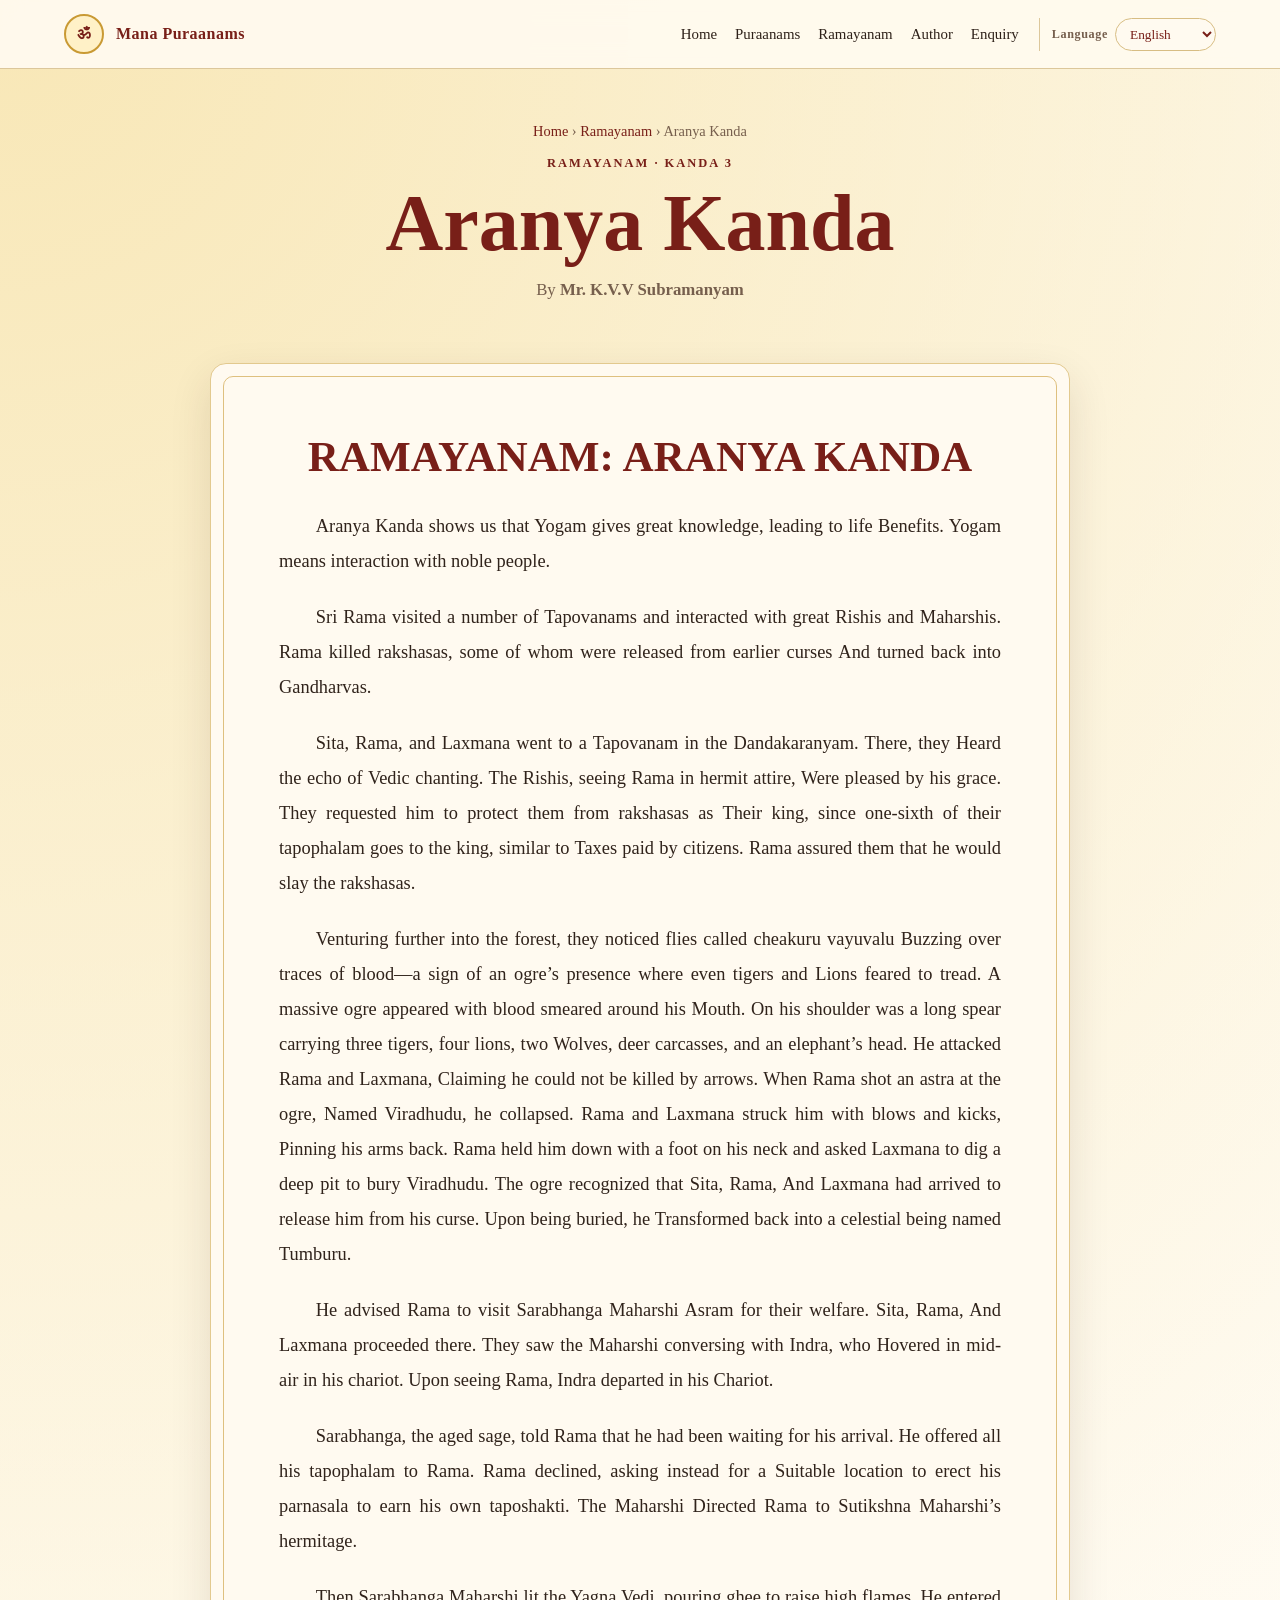
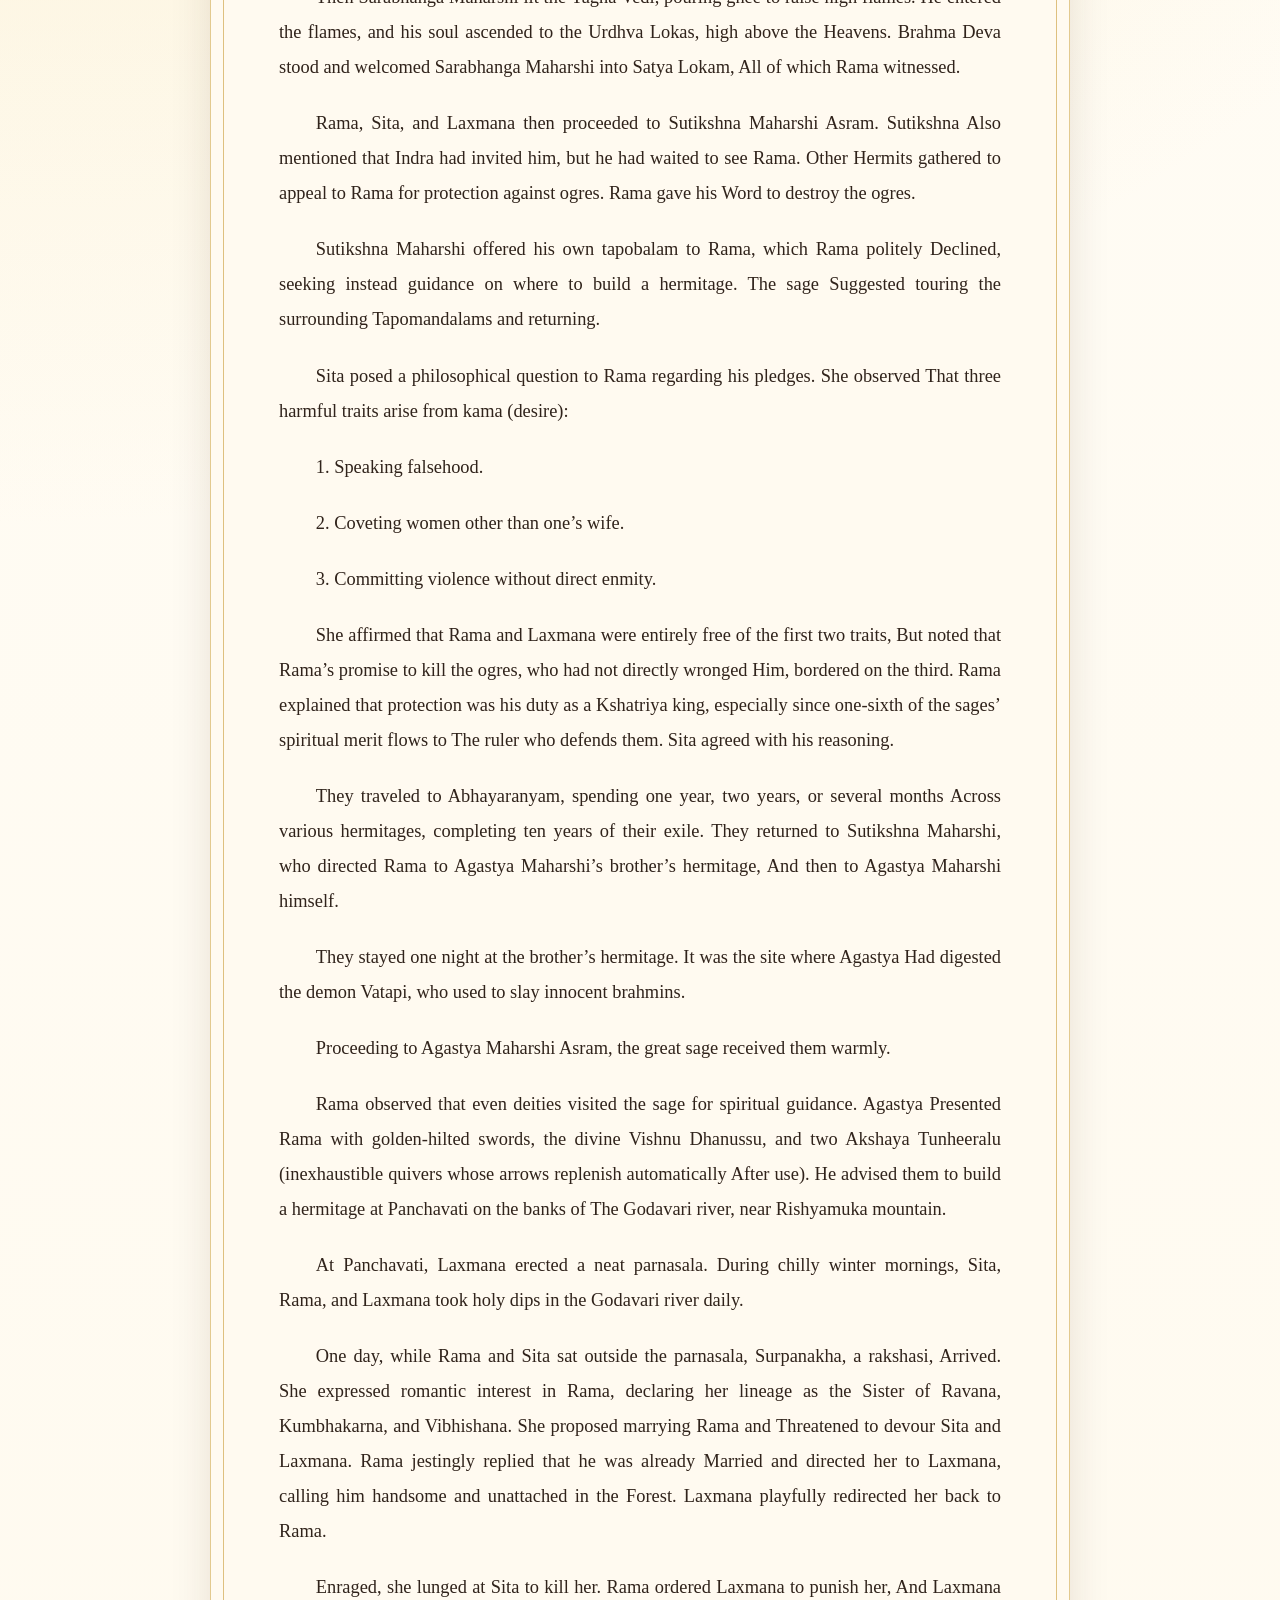
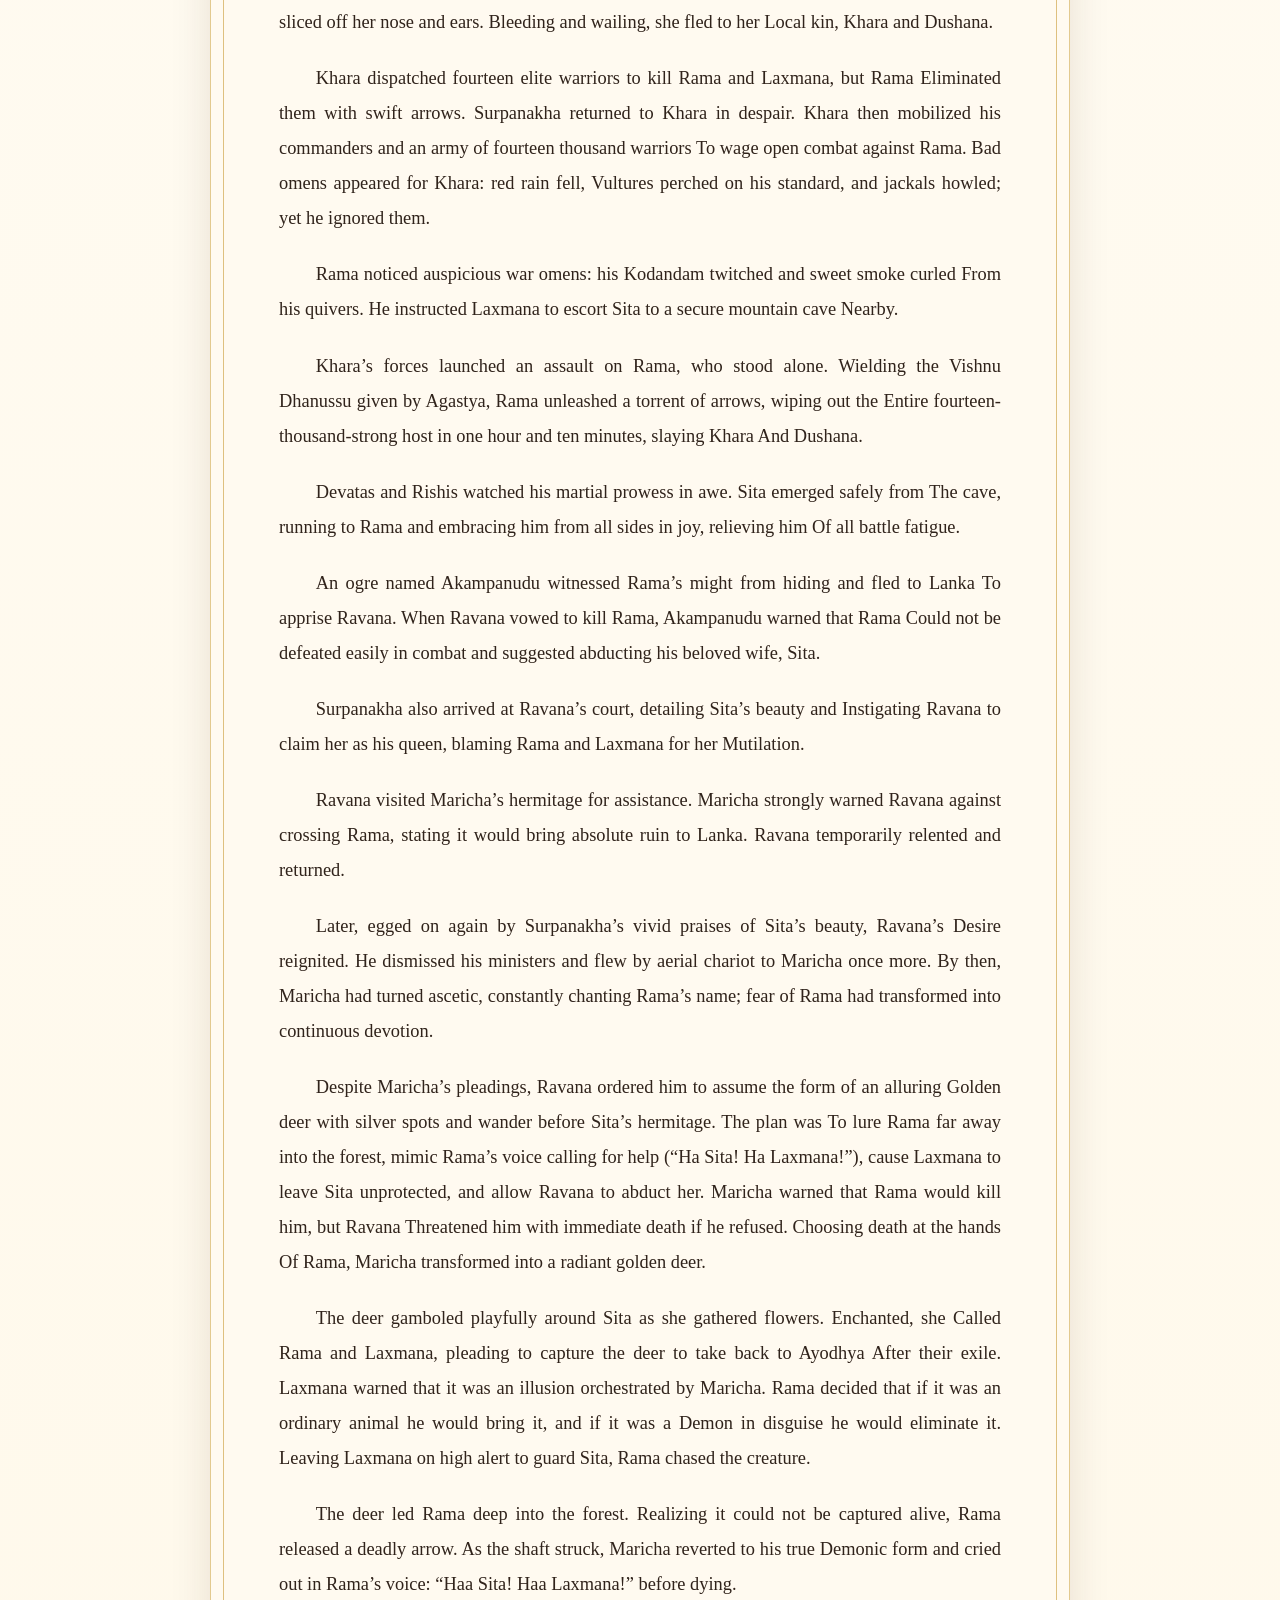
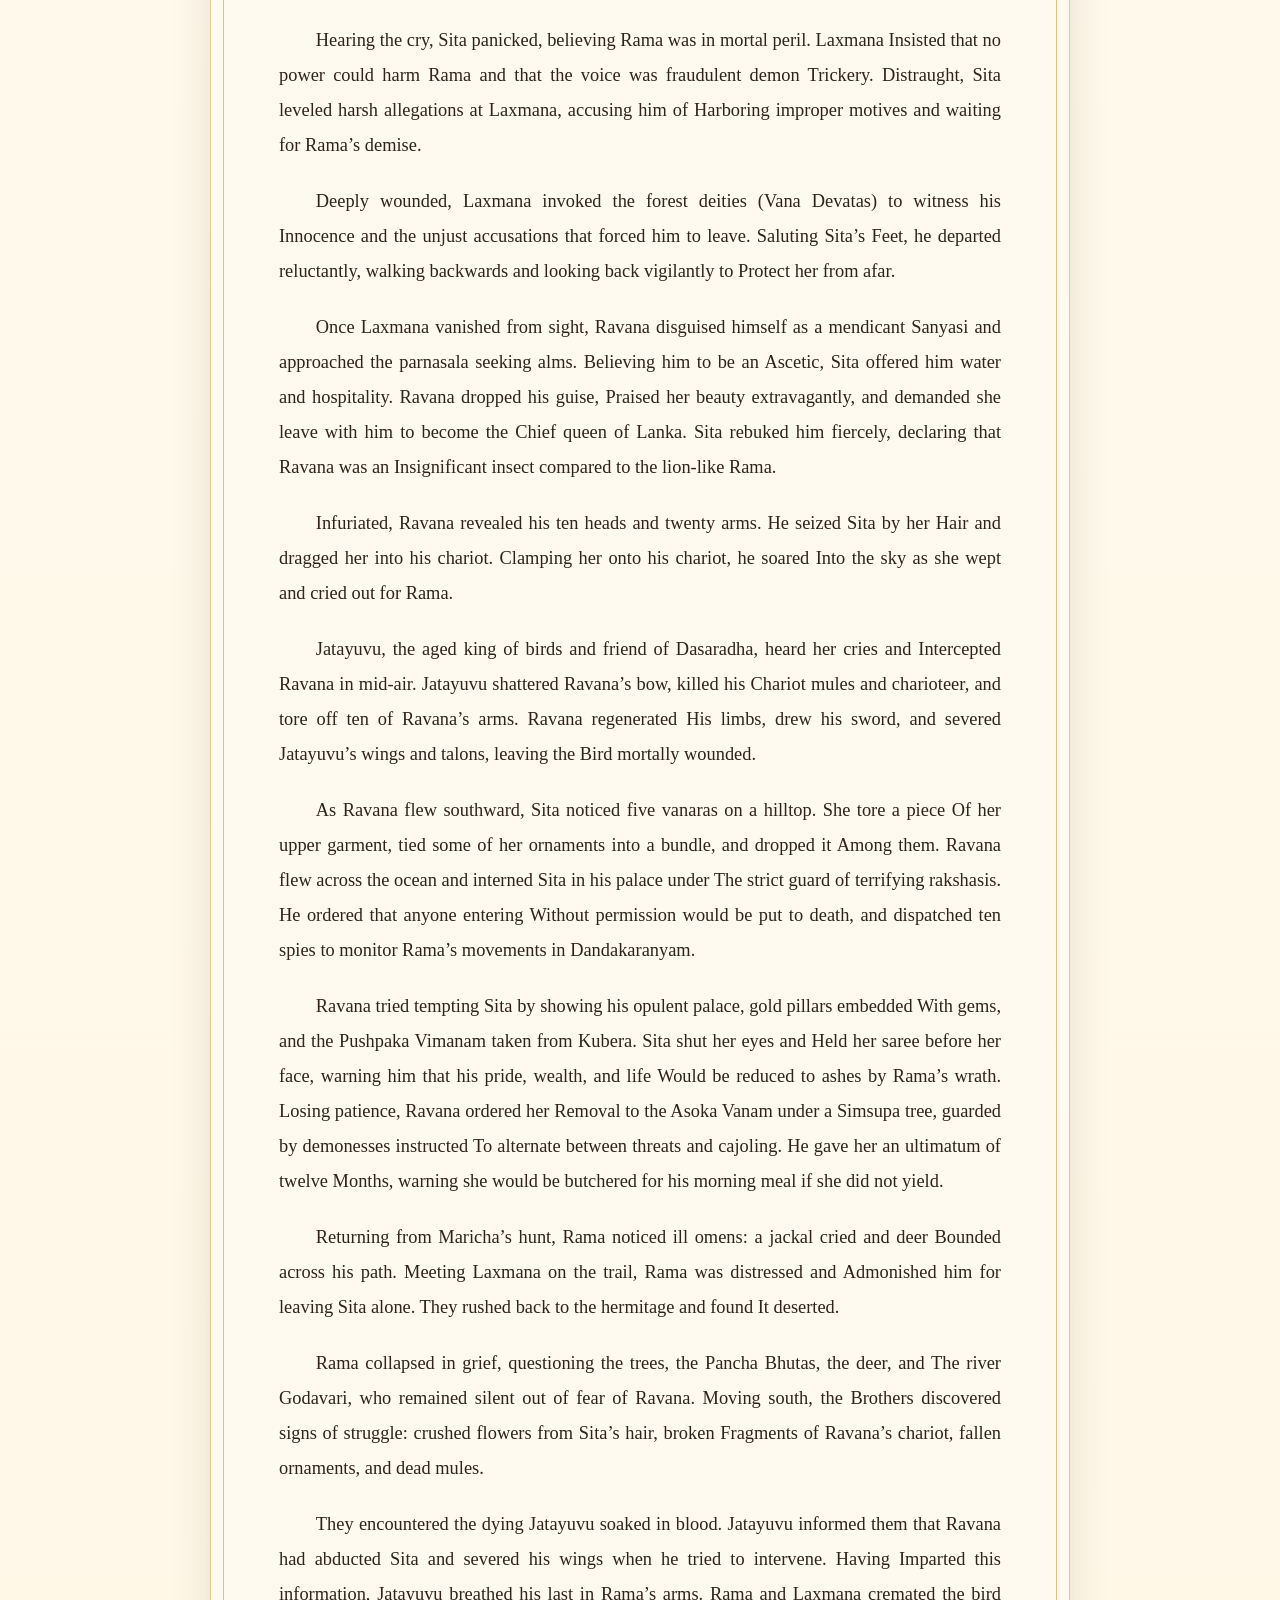
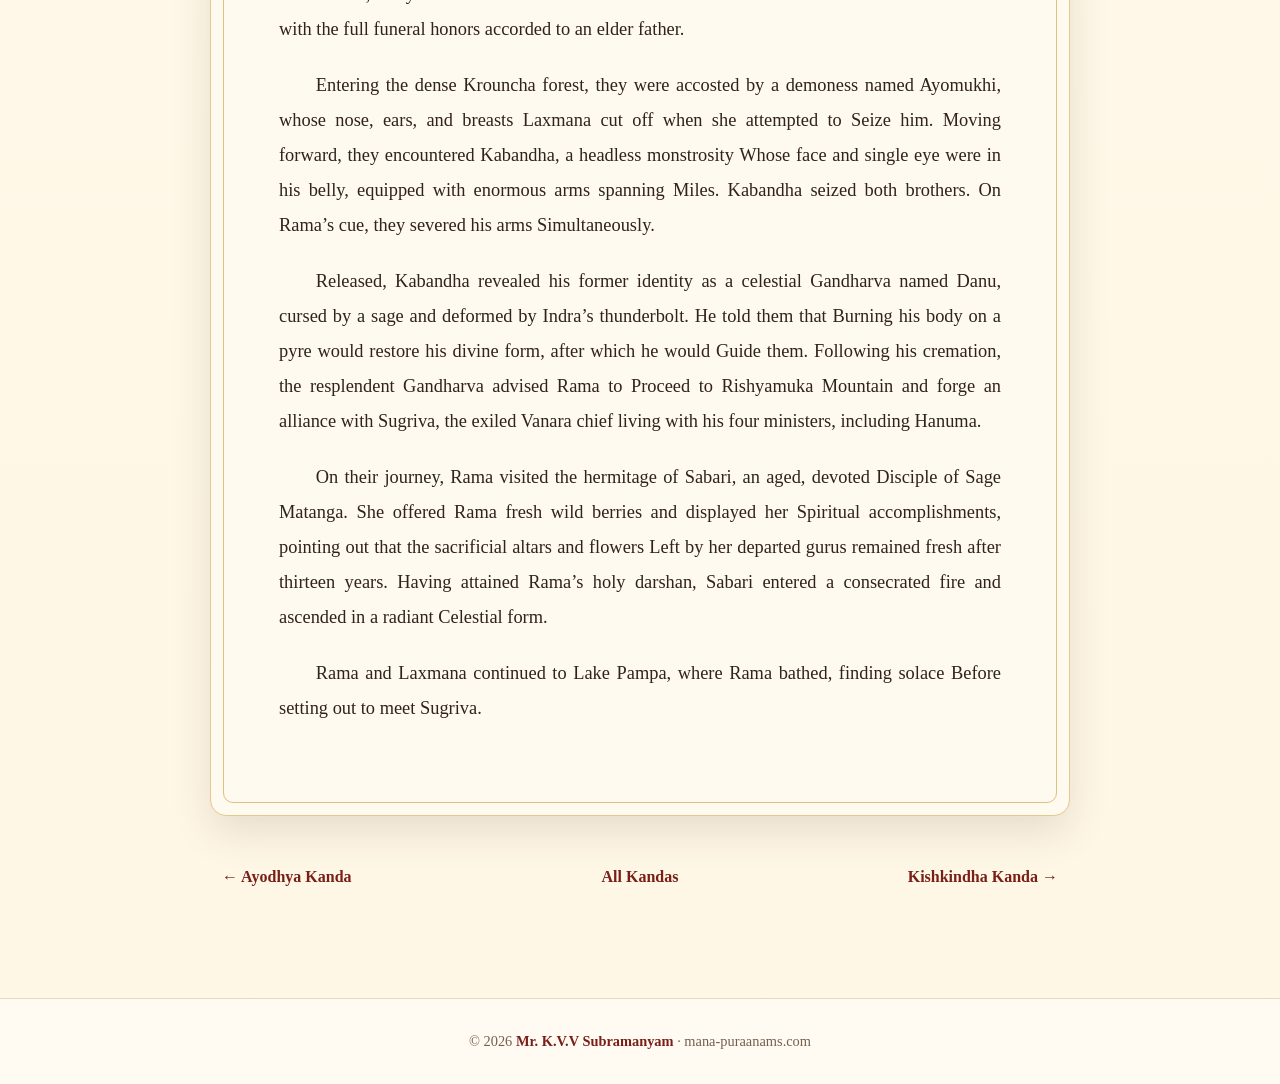
==== commit c1818770: "Add site navigation and language selector to Aranya Kanda" ====
--- a/aranya-kanda.html
+++ b/aranya-kanda.html
@@ -1,6 +1,7 @@
-<!doctype html><html lang="en"><head><meta charset="utf-8"><meta name="viewport" content="width=device-width,initial-scale=1"><meta name="theme-color" content="#781f18"><link rel="stylesheet" href="styles.css"><link rel="stylesheet" href="reader.css"><title>Aranya Kanda | Mana Puraanams</title><meta name="description" content="Read Aranya Kanda of Ramayanam by Mr. K.V.V Subramanyam online."></head><body>
+<!doctype html><html lang="en"><head><meta charset="utf-8"><meta name="viewport" content="width=device-width,initial-scale=1"><meta name="theme-color" content="#781f18"><link rel="stylesheet" href="styles.css"><link rel="stylesheet" href="reader.css"><title>Aranya Kanda | Mana Puraanams</title><meta name="description" content="Read Aranya Kanda of Ramayanam by Mr. K.V.V Subramanyam online."><script src="site.js" defer></script></head><body>
 <header class="topbar"><a class="brand" href="index.html"><span class="om">ॐ</span><span>Mana Puraanams</span></a><nav><a href="index.html">Home</a><a href="ramayanam.html">Ramayanam</a></nav></header>
 <main class="reader-main"><section class="reader-hero"><div class="crumb"><a href="index.html">Home</a> › <a href="ramayanam.html">Ramayanam</a> › Aranya Kanda</div><div class="eyebrow">Ramayanam · Kanda 3</div><h1>Aranya Kanda</h1><p>By <strong>Mr. K.V.V Subramanyam</strong></p></section>
+
 <article class="reader-card"><h2>RAMAYANAM: ARANYA KANDA</h2><p>Aranya Kanda shows us that Yogam gives great knowledge, leading to life Benefits. Yogam means interaction with noble people.</p><p>Sri Rama visited a number of Tapovanams and interacted with great Rishis and Maharshis. Rama killed rakshasas, some of whom were released from earlier curses And turned back into Gandharvas.</p><p>Sita, Rama, and Laxmana went to a Tapovanam in the Dandakaranyam. There, they Heard the echo of Vedic chanting. The Rishis, seeing Rama in hermit attire, Were pleased by his grace. They requested him to protect them from rakshasas as Their king, since one-sixth of their tapophalam goes to the king, similar to Taxes paid by citizens. Rama assured them that he would slay the rakshasas.</p><p>Venturing further into the forest, they noticed flies called cheakuru vayuvalu Buzzing over traces of blood—a sign of an ogre’s presence where even tigers and Lions feared to tread. A massive ogre appeared with blood smeared around his Mouth. On his shoulder was a long spear carrying three tigers, four lions, two Wolves, deer carcasses, and an elephant’s head. He attacked Rama and Laxmana, Claiming he could not be killed by arrows. When Rama shot an astra at the ogre, Named Viradhudu, he collapsed. Rama and Laxmana struck him with blows and kicks, Pinning his arms back. Rama held him down with a foot on his neck and asked Laxmana to dig a deep pit to bury Viradhudu. The ogre recognized that Sita, Rama, And Laxmana had arrived to release him from his curse. Upon being buried, he Transformed back into a celestial being named Tumburu.</p><p>He advised Rama to visit Sarabhanga Maharshi Asram for their welfare. Sita, Rama, And Laxmana proceeded there. They saw the Maharshi conversing with Indra, who Hovered in mid-air in his chariot. Upon seeing Rama, Indra departed in his Chariot.</p><p>Sarabhanga, the aged sage, told Rama that he had been waiting for his arrival. He offered all his tapophalam to Rama. Rama declined, asking instead for a Suitable location to erect his parnasala to earn his own taposhakti. The Maharshi Directed Rama to Sutikshna Maharshi’s hermitage.</p><p>Then Sarabhanga Maharshi lit the Yagna Vedi, pouring ghee to raise high flames. He entered the flames, and his soul ascended to the Urdhva Lokas, high above the Heavens. Brahma Deva stood and welcomed Sarabhanga Maharshi into Satya Lokam, All of which Rama witnessed.</p><p>Rama, Sita, and Laxmana then proceeded to Sutikshna Maharshi Asram. Sutikshna Also mentioned that Indra had invited him, but he had waited to see Rama. Other Hermits gathered to appeal to Rama for protection against ogres. Rama gave his Word to destroy the ogres.</p><p>Sutikshna Maharshi offered his own tapobalam to Rama, which Rama politely Declined, seeking instead guidance on where to build a hermitage. The sage Suggested touring the surrounding Tapomandalams and returning.</p><p>Sita posed a philosophical question to Rama regarding his pledges. She observed That three harmful traits arise from kama (desire):</p><p>1. Speaking falsehood.</p><p>2. Coveting women other than one’s wife.</p><p>3. Committing violence without direct enmity.</p><p>She affirmed that Rama and Laxmana were entirely free of the first two traits, But noted that Rama’s promise to kill the ogres, who had not directly wronged Him, bordered on the third. Rama explained that protection was his duty as a Kshatriya king, especially since one-sixth of the sages’ spiritual merit flows to The ruler who defends them. Sita agreed with his reasoning.</p><p>They traveled to Abhayaranyam, spending one year, two years, or several months Across various hermitages, completing ten years of their exile. They returned to Sutikshna Maharshi, who directed Rama to Agastya Maharshi’s brother’s hermitage, And then to Agastya Maharshi himself.</p><p>They stayed one night at the brother’s hermitage. It was the site where Agastya Had digested the demon Vatapi, who used to slay innocent brahmins.</p><p>Proceeding to Agastya Maharshi Asram, the great sage received them warmly.</p><p>Rama observed that even deities visited the sage for spiritual guidance. Agastya Presented Rama with golden-hilted swords, the divine Vishnu Dhanussu, and two Akshaya Tunheeralu (inexhaustible quivers whose arrows replenish automatically After use). He advised them to build a hermitage at Panchavati on the banks of The Godavari river, near Rishyamuka mountain.</p><p>At Panchavati, Laxmana erected a neat parnasala. During chilly winter mornings, Sita, Rama, and Laxmana took holy dips in the Godavari river daily.</p><p>One day, while Rama and Sita sat outside the parnasala, Surpanakha, a rakshasi, Arrived. She expressed romantic interest in Rama, declaring her lineage as the Sister of Ravana, Kumbhakarna, and Vibhishana. She proposed marrying Rama and Threatened to devour Sita and Laxmana. Rama jestingly replied that he was already Married and directed her to Laxmana, calling him handsome and unattached in the Forest. Laxmana playfully redirected her back to Rama.</p><p>Enraged, she lunged at Sita to kill her. Rama ordered Laxmana to punish her, And Laxmana sliced off her nose and ears. Bleeding and wailing, she fled to her Local kin, Khara and Dushana.</p><p>Khara dispatched fourteen elite warriors to kill Rama and Laxmana, but Rama Eliminated them with swift arrows. Surpanakha returned to Khara in despair. Khara then mobilized his commanders and an army of fourteen thousand warriors To wage open combat against Rama. Bad omens appeared for Khara: red rain fell, Vultures perched on his standard, and jackals howled; yet he ignored them.</p><p>Rama noticed auspicious war omens: his Kodandam twitched and sweet smoke curled From his quivers. He instructed Laxmana to escort Sita to a secure mountain cave Nearby.</p><p>Khara’s forces launched an assault on Rama, who stood alone. Wielding the Vishnu Dhanussu given by Agastya, Rama unleashed a torrent of arrows, wiping out the Entire fourteen-thousand-strong host in one hour and ten minutes, slaying Khara And Dushana.</p><p>Devatas and Rishis watched his martial prowess in awe. Sita emerged safely from The cave, running to Rama and embracing him from all sides in joy, relieving him Of all battle fatigue.</p><p>An ogre named Akampanudu witnessed Rama’s might from hiding and fled to Lanka To apprise Ravana. When Ravana vowed to kill Rama, Akampanudu warned that Rama Could not be defeated easily in combat and suggested abducting his beloved wife, Sita.</p><p>Surpanakha also arrived at Ravana’s court, detailing Sita’s beauty and Instigating Ravana to claim her as his queen, blaming Rama and Laxmana for her Mutilation.</p><p>Ravana visited Maricha’s hermitage for assistance. Maricha strongly warned Ravana against crossing Rama, stating it would bring absolute ruin to Lanka. Ravana temporarily relented and returned.</p><p>Later, egged on again by Surpanakha’s vivid praises of Sita’s beauty, Ravana’s Desire reignited. He dismissed his ministers and flew by aerial chariot to Maricha once more. By then, Maricha had turned ascetic, constantly chanting Rama’s name; fear of Rama had transformed into continuous devotion.</p><p>Despite Maricha’s pleadings, Ravana ordered him to assume the form of an alluring Golden deer with silver spots and wander before Sita’s hermitage. The plan was To lure Rama far away into the forest, mimic Rama’s voice calling for help (“Ha Sita! Ha Laxmana!”), cause Laxmana to leave Sita unprotected, and allow Ravana to abduct her. Maricha warned that Rama would kill him, but Ravana Threatened him with immediate death if he refused. Choosing death at the hands Of Rama, Maricha transformed into a radiant golden deer.</p><p>The deer gamboled playfully around Sita as she gathered flowers. Enchanted, she Called Rama and Laxmana, pleading to capture the deer to take back to Ayodhya After their exile. Laxmana warned that it was an illusion orchestrated by Maricha. Rama decided that if it was an ordinary animal he would bring it, and if it was a Demon in disguise he would eliminate it. Leaving Laxmana on high alert to guard Sita, Rama chased the creature.</p><p>The deer led Rama deep into the forest. Realizing it could not be captured alive, Rama released a deadly arrow. As the shaft struck, Maricha reverted to his true Demonic form and cried out in Rama’s voice: “Haa Sita! Haa Laxmana!” before dying.</p><p>Hearing the cry, Sita panicked, believing Rama was in mortal peril. Laxmana Insisted that no power could harm Rama and that the voice was fraudulent demon Trickery. Distraught, Sita leveled harsh allegations at Laxmana, accusing him of Harboring improper motives and waiting for Rama’s demise.</p><p>Deeply wounded, Laxmana invoked the forest deities (Vana Devatas) to witness his Innocence and the unjust accusations that forced him to leave. Saluting Sita’s Feet, he departed reluctantly, walking backwards and looking back vigilantly to Protect her from afar.</p><p>Once Laxmana vanished from sight, Ravana disguised himself as a mendicant Sanyasi and approached the parnasala seeking alms. Believing him to be an Ascetic, Sita offered him water and hospitality. Ravana dropped his guise, Praised her beauty extravagantly, and demanded she leave with him to become the Chief queen of Lanka. Sita rebuked him fiercely, declaring that Ravana was an Insignificant insect compared to the lion-like Rama.</p><p>Infuriated, Ravana revealed his ten heads and twenty arms. He seized Sita by her Hair and dragged her into his chariot. Clamping her onto his chariot, he soared Into the sky as she wept and cried out for Rama.</p><p>Jatayuvu, the aged king of birds and friend of Dasaradha, heard her cries and Intercepted Ravana in mid-air. Jatayuvu shattered Ravana’s bow, killed his Chariot mules and charioteer, and tore off ten of Ravana’s arms. Ravana regenerated His limbs, drew his sword, and severed Jatayuvu’s wings and talons, leaving the Bird mortally wounded.</p><p>As Ravana flew southward, Sita noticed five vanaras on a hilltop. She tore a piece Of her upper garment, tied some of her ornaments into a bundle, and dropped it Among them. Ravana flew across the ocean and interned Sita in his palace under The strict guard of terrifying rakshasis. He ordered that anyone entering Without permission would be put to death, and dispatched ten spies to monitor Rama’s movements in Dandakaranyam.</p><p>Ravana tried tempting Sita by showing his opulent palace, gold pillars embedded With gems, and the Pushpaka Vimanam taken from Kubera. Sita shut her eyes and Held her saree before her face, warning him that his pride, wealth, and life Would be reduced to ashes by Rama’s wrath. Losing patience, Ravana ordered her Removal to the Asoka Vanam under a Simsupa tree, guarded by demonesses instructed To alternate between threats and cajoling. He gave her an ultimatum of twelve Months, warning she would be butchered for his morning meal if she did not yield.</p><p>Returning from Maricha’s hunt, Rama noticed ill omens: a jackal cried and deer Bounded across his path. Meeting Laxmana on the trail, Rama was distressed and Admonished him for leaving Sita alone. They rushed back to the hermitage and found It deserted.</p><p>Rama collapsed in grief, questioning the trees, the Pancha Bhutas, the deer, and The river Godavari, who remained silent out of fear of Ravana. Moving south, the Brothers discovered signs of struggle: crushed flowers from Sita’s hair, broken Fragments of Ravana’s chariot, fallen ornaments, and dead mules.</p><p>They encountered the dying Jatayuvu soaked in blood. Jatayuvu informed them that Ravana had abducted Sita and severed his wings when he tried to intervene. Having Imparted this information, Jatayuvu breathed his last in Rama’s arms. Rama and Laxmana cremated the bird with the full funeral honors accorded to an elder father.</p><p>Entering the dense Krouncha forest, they were accosted by a demoness named Ayomukhi, whose nose, ears, and breasts Laxmana cut off when she attempted to Seize him. Moving forward, they encountered Kabandha, a headless monstrosity Whose face and single eye were in his belly, equipped with enormous arms spanning Miles. Kabandha seized both brothers. On Rama’s cue, they severed his arms Simultaneously.</p><p>Released, Kabandha revealed his former identity as a celestial Gandharva named Danu, cursed by a sage and deformed by Indra’s thunderbolt. He told them that Burning his body on a pyre would restore his divine form, after which he would Guide them. Following his cremation, the resplendent Gandharva advised Rama to Proceed to Rishyamuka Mountain and forge an alliance with Sugriva, the exiled Vanara chief living with his four ministers, including Hanuma.</p><p>On their journey, Rama visited the hermitage of Sabari, an aged, devoted Disciple of Sage Matanga. She offered Rama fresh wild berries and displayed her Spiritual accomplishments, pointing out that the sacrificial altars and flowers Left by her departed gurus remained fresh after thirteen years. Having attained Rama’s holy darshan, Sabari entered a consecrated fire and ascended in a radiant Celestial form.</p><p>Rama and Laxmana continued to Lake Pampa, where Rama bathed, finding solace Before setting out to meet Sugriva.</p></article>
 <nav class="reader-bottom-nav"><a class="reader-nav-link" href="ayodhya-kanda.html">← Ayodhya Kanda</a><a class="all-kandas" href="ramayanam.html">All Kandas</a><a class="reader-nav-link" href="kishkindha-kanda.html">Kishkindha Kanda →</a></nav></main>
 <footer>© <span id="y"></span> <strong>Mr. K.V.V Subramanyam</strong> · mana-puraanams.com</footer><script>document.getElementById('y').textContent=new Date().getFullYear()</script></body></html>
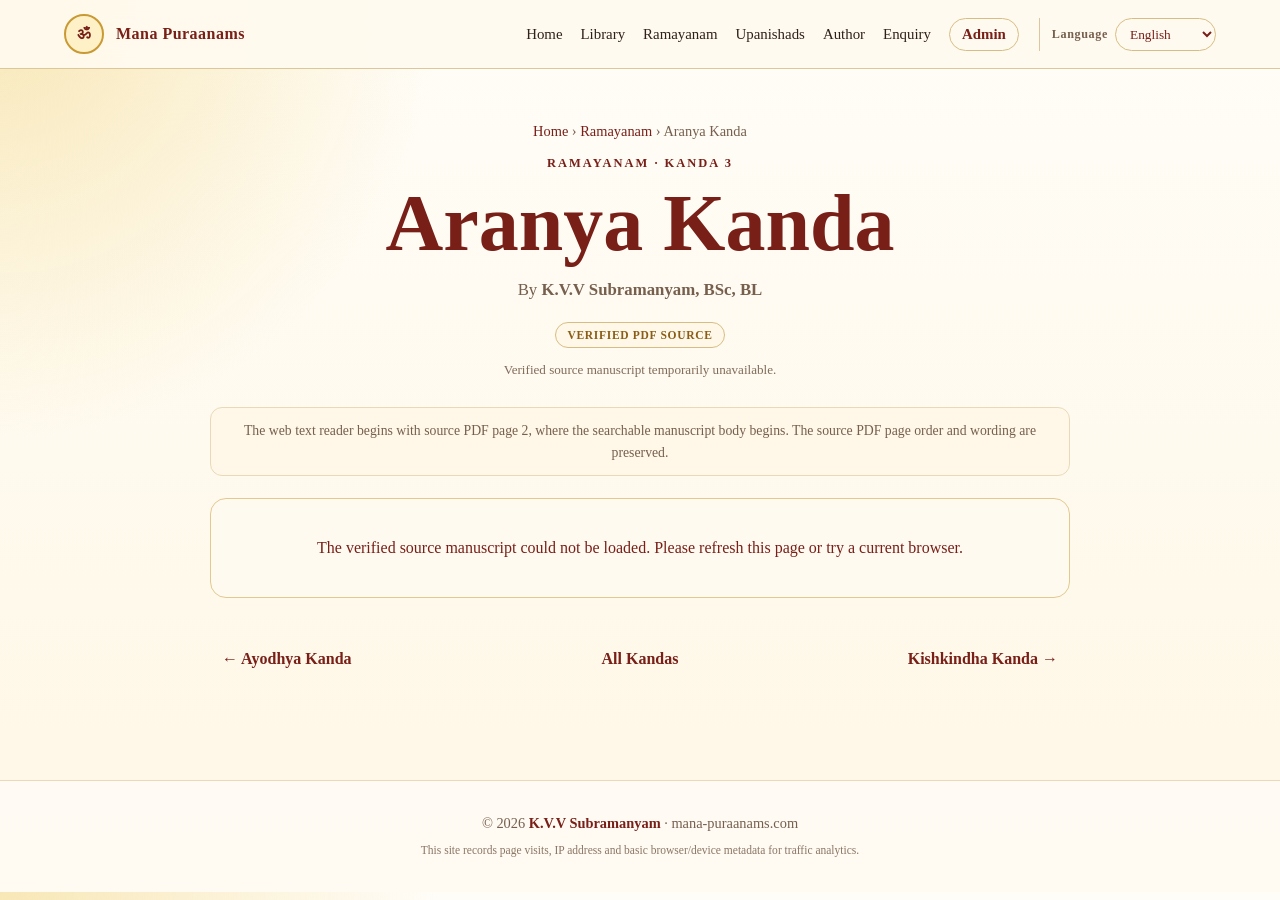
==== commit adc79565: "Load Aranya Kanda from Supabase PDF source" ====
--- a/aranya-kanda.html
+++ b/aranya-kanda.html
@@ -1,7 +1,7 @@
-<!doctype html><html lang="en"><head><meta charset="utf-8"><meta name="viewport" content="width=device-width,initial-scale=1"><meta name="theme-color" content="#781f18"><link rel="stylesheet" href="styles.css"><link rel="stylesheet" href="reader.css"><title>Aranya Kanda | Mana Puraanams</title><meta name="description" content="Read Aranya Kanda of Ramayanam by Mr. K.V.V Subramanyam online."><script src="site.js" defer></script></head><body>
-<header class="topbar"><a class="brand" href="index.html"><span class="om">ॐ</span><span>Mana Puraanams</span></a><nav><a href="index.html">Home</a><a href="ramayanam.html">Ramayanam</a></nav></header>
-<main class="reader-main"><section class="reader-hero"><div class="crumb"><a href="index.html">Home</a> › <a href="ramayanam.html">Ramayanam</a> › Aranya Kanda</div><div class="eyebrow">Ramayanam · Kanda 3</div><h1>Aranya Kanda</h1><p>By <strong>Mr. K.V.V Subramanyam</strong></p></section>
-
-<article class="reader-card"><h2>RAMAYANAM: ARANYA KANDA</h2><p>Aranya Kanda shows us that Yogam gives great knowledge, leading to life Benefits. Yogam means interaction with noble people.</p><p>Sri Rama visited a number of Tapovanams and interacted with great Rishis and Maharshis. Rama killed rakshasas, some of whom were released from earlier curses And turned back into Gandharvas.</p><p>Sita, Rama, and Laxmana went to a Tapovanam in the Dandakaranyam. There, they Heard the echo of Vedic chanting. The Rishis, seeing Rama in hermit attire, Were pleased by his grace. They requested him to protect them from rakshasas as Their king, since one-sixth of their tapophalam goes to the king, similar to Taxes paid by citizens. Rama assured them that he would slay the rakshasas.</p><p>Venturing further into the forest, they noticed flies called cheakuru vayuvalu Buzzing over traces of blood—a sign of an ogre’s presence where even tigers and Lions feared to tread. A massive ogre appeared with blood smeared around his Mouth. On his shoulder was a long spear carrying three tigers, four lions, two Wolves, deer carcasses, and an elephant’s head. He attacked Rama and Laxmana, Claiming he could not be killed by arrows. When Rama shot an astra at the ogre, Named Viradhudu, he collapsed. Rama and Laxmana struck him with blows and kicks, Pinning his arms back. Rama held him down with a foot on his neck and asked Laxmana to dig a deep pit to bury Viradhudu. The ogre recognized that Sita, Rama, And Laxmana had arrived to release him from his curse. Upon being buried, he Transformed back into a celestial being named Tumburu.</p><p>He advised Rama to visit Sarabhanga Maharshi Asram for their welfare. Sita, Rama, And Laxmana proceeded there. They saw the Maharshi conversing with Indra, who Hovered in mid-air in his chariot. Upon seeing Rama, Indra departed in his Chariot.</p><p>Sarabhanga, the aged sage, told Rama that he had been waiting for his arrival. He offered all his tapophalam to Rama. Rama declined, asking instead for a Suitable location to erect his parnasala to earn his own taposhakti. The Maharshi Directed Rama to Sutikshna Maharshi’s hermitage.</p><p>Then Sarabhanga Maharshi lit the Yagna Vedi, pouring ghee to raise high flames. He entered the flames, and his soul ascended to the Urdhva Lokas, high above the Heavens. Brahma Deva stood and welcomed Sarabhanga Maharshi into Satya Lokam, All of which Rama witnessed.</p><p>Rama, Sita, and Laxmana then proceeded to Sutikshna Maharshi Asram. Sutikshna Also mentioned that Indra had invited him, but he had waited to see Rama. Other Hermits gathered to appeal to Rama for protection against ogres. Rama gave his Word to destroy the ogres.</p><p>Sutikshna Maharshi offered his own tapobalam to Rama, which Rama politely Declined, seeking instead guidance on where to build a hermitage. The sage Suggested touring the surrounding Tapomandalams and returning.</p><p>Sita posed a philosophical question to Rama regarding his pledges. She observed That three harmful traits arise from kama (desire):</p><p>1. Speaking falsehood.</p><p>2. Coveting women other than one’s wife.</p><p>3. Committing violence without direct enmity.</p><p>She affirmed that Rama and Laxmana were entirely free of the first two traits, But noted that Rama’s promise to kill the ogres, who had not directly wronged Him, bordered on the third. Rama explained that protection was his duty as a Kshatriya king, especially since one-sixth of the sages’ spiritual merit flows to The ruler who defends them. Sita agreed with his reasoning.</p><p>They traveled to Abhayaranyam, spending one year, two years, or several months Across various hermitages, completing ten years of their exile. They returned to Sutikshna Maharshi, who directed Rama to Agastya Maharshi’s brother’s hermitage, And then to Agastya Maharshi himself.</p><p>They stayed one night at the brother’s hermitage. It was the site where Agastya Had digested the demon Vatapi, who used to slay innocent brahmins.</p><p>Proceeding to Agastya Maharshi Asram, the great sage received them warmly.</p><p>Rama observed that even deities visited the sage for spiritual guidance. Agastya Presented Rama with golden-hilted swords, the divine Vishnu Dhanussu, and two Akshaya Tunheeralu (inexhaustible quivers whose arrows replenish automatically After use). He advised them to build a hermitage at Panchavati on the banks of The Godavari river, near Rishyamuka mountain.</p><p>At Panchavati, Laxmana erected a neat parnasala. During chilly winter mornings, Sita, Rama, and Laxmana took holy dips in the Godavari river daily.</p><p>One day, while Rama and Sita sat outside the parnasala, Surpanakha, a rakshasi, Arrived. She expressed romantic interest in Rama, declaring her lineage as the Sister of Ravana, Kumbhakarna, and Vibhishana. She proposed marrying Rama and Threatened to devour Sita and Laxmana. Rama jestingly replied that he was already Married and directed her to Laxmana, calling him handsome and unattached in the Forest. Laxmana playfully redirected her back to Rama.</p><p>Enraged, she lunged at Sita to kill her. Rama ordered Laxmana to punish her, And Laxmana sliced off her nose and ears. Bleeding and wailing, she fled to her Local kin, Khara and Dushana.</p><p>Khara dispatched fourteen elite warriors to kill Rama and Laxmana, but Rama Eliminated them with swift arrows. Surpanakha returned to Khara in despair. Khara then mobilized his commanders and an army of fourteen thousand warriors To wage open combat against Rama. Bad omens appeared for Khara: red rain fell, Vultures perched on his standard, and jackals howled; yet he ignored them.</p><p>Rama noticed auspicious war omens: his Kodandam twitched and sweet smoke curled From his quivers. He instructed Laxmana to escort Sita to a secure mountain cave Nearby.</p><p>Khara’s forces launched an assault on Rama, who stood alone. Wielding the Vishnu Dhanussu given by Agastya, Rama unleashed a torrent of arrows, wiping out the Entire fourteen-thousand-strong host in one hour and ten minutes, slaying Khara And Dushana.</p><p>Devatas and Rishis watched his martial prowess in awe. Sita emerged safely from The cave, running to Rama and embracing him from all sides in joy, relieving him Of all battle fatigue.</p><p>An ogre named Akampanudu witnessed Rama’s might from hiding and fled to Lanka To apprise Ravana. When Ravana vowed to kill Rama, Akampanudu warned that Rama Could not be defeated easily in combat and suggested abducting his beloved wife, Sita.</p><p>Surpanakha also arrived at Ravana’s court, detailing Sita’s beauty and Instigating Ravana to claim her as his queen, blaming Rama and Laxmana for her Mutilation.</p><p>Ravana visited Maricha’s hermitage for assistance. Maricha strongly warned Ravana against crossing Rama, stating it would bring absolute ruin to Lanka. Ravana temporarily relented and returned.</p><p>Later, egged on again by Surpanakha’s vivid praises of Sita’s beauty, Ravana’s Desire reignited. He dismissed his ministers and flew by aerial chariot to Maricha once more. By then, Maricha had turned ascetic, constantly chanting Rama’s name; fear of Rama had transformed into continuous devotion.</p><p>Despite Maricha’s pleadings, Ravana ordered him to assume the form of an alluring Golden deer with silver spots and wander before Sita’s hermitage. The plan was To lure Rama far away into the forest, mimic Rama’s voice calling for help (“Ha Sita! Ha Laxmana!”), cause Laxmana to leave Sita unprotected, and allow Ravana to abduct her. Maricha warned that Rama would kill him, but Ravana Threatened him with immediate death if he refused. Choosing death at the hands Of Rama, Maricha transformed into a radiant golden deer.</p><p>The deer gamboled playfully around Sita as she gathered flowers. Enchanted, she Called Rama and Laxmana, pleading to capture the deer to take back to Ayodhya After their exile. Laxmana warned that it was an illusion orchestrated by Maricha. Rama decided that if it was an ordinary animal he would bring it, and if it was a Demon in disguise he would eliminate it. Leaving Laxmana on high alert to guard Sita, Rama chased the creature.</p><p>The deer led Rama deep into the forest. Realizing it could not be captured alive, Rama released a deadly arrow. As the shaft struck, Maricha reverted to his true Demonic form and cried out in Rama’s voice: “Haa Sita! Haa Laxmana!” before dying.</p><p>Hearing the cry, Sita panicked, believing Rama was in mortal peril. Laxmana Insisted that no power could harm Rama and that the voice was fraudulent demon Trickery. Distraught, Sita leveled harsh allegations at Laxmana, accusing him of Harboring improper motives and waiting for Rama’s demise.</p><p>Deeply wounded, Laxmana invoked the forest deities (Vana Devatas) to witness his Innocence and the unjust accusations that forced him to leave. Saluting Sita’s Feet, he departed reluctantly, walking backwards and looking back vigilantly to Protect her from afar.</p><p>Once Laxmana vanished from sight, Ravana disguised himself as a mendicant Sanyasi and approached the parnasala seeking alms. Believing him to be an Ascetic, Sita offered him water and hospitality. Ravana dropped his guise, Praised her beauty extravagantly, and demanded she leave with him to become the Chief queen of Lanka. Sita rebuked him fiercely, declaring that Ravana was an Insignificant insect compared to the lion-like Rama.</p><p>Infuriated, Ravana revealed his ten heads and twenty arms. He seized Sita by her Hair and dragged her into his chariot. Clamping her onto his chariot, he soared Into the sky as she wept and cried out for Rama.</p><p>Jatayuvu, the aged king of birds and friend of Dasaradha, heard her cries and Intercepted Ravana in mid-air. Jatayuvu shattered Ravana’s bow, killed his Chariot mules and charioteer, and tore off ten of Ravana’s arms. Ravana regenerated His limbs, drew his sword, and severed Jatayuvu’s wings and talons, leaving the Bird mortally wounded.</p><p>As Ravana flew southward, Sita noticed five vanaras on a hilltop. She tore a piece Of her upper garment, tied some of her ornaments into a bundle, and dropped it Among them. Ravana flew across the ocean and interned Sita in his palace under The strict guard of terrifying rakshasis. He ordered that anyone entering Without permission would be put to death, and dispatched ten spies to monitor Rama’s movements in Dandakaranyam.</p><p>Ravana tried tempting Sita by showing his opulent palace, gold pillars embedded With gems, and the Pushpaka Vimanam taken from Kubera. Sita shut her eyes and Held her saree before her face, warning him that his pride, wealth, and life Would be reduced to ashes by Rama’s wrath. Losing patience, Ravana ordered her Removal to the Asoka Vanam under a Simsupa tree, guarded by demonesses instructed To alternate between threats and cajoling. He gave her an ultimatum of twelve Months, warning she would be butchered for his morning meal if she did not yield.</p><p>Returning from Maricha’s hunt, Rama noticed ill omens: a jackal cried and deer Bounded across his path. Meeting Laxmana on the trail, Rama was distressed and Admonished him for leaving Sita alone. They rushed back to the hermitage and found It deserted.</p><p>Rama collapsed in grief, questioning the trees, the Pancha Bhutas, the deer, and The river Godavari, who remained silent out of fear of Ravana. Moving south, the Brothers discovered signs of struggle: crushed flowers from Sita’s hair, broken Fragments of Ravana’s chariot, fallen ornaments, and dead mules.</p><p>They encountered the dying Jatayuvu soaked in blood. Jatayuvu informed them that Ravana had abducted Sita and severed his wings when he tried to intervene. Having Imparted this information, Jatayuvu breathed his last in Rama’s arms. Rama and Laxmana cremated the bird with the full funeral honors accorded to an elder father.</p><p>Entering the dense Krouncha forest, they were accosted by a demoness named Ayomukhi, whose nose, ears, and breasts Laxmana cut off when she attempted to Seize him. Moving forward, they encountered Kabandha, a headless monstrosity Whose face and single eye were in his belly, equipped with enormous arms spanning Miles. Kabandha seized both brothers. On Rama’s cue, they severed his arms Simultaneously.</p><p>Released, Kabandha revealed his former identity as a celestial Gandharva named Danu, cursed by a sage and deformed by Indra’s thunderbolt. He told them that Burning his body on a pyre would restore his divine form, after which he would Guide them. Following his cremation, the resplendent Gandharva advised Rama to Proceed to Rishyamuka Mountain and forge an alliance with Sugriva, the exiled Vanara chief living with his four ministers, including Hanuma.</p><p>On their journey, Rama visited the hermitage of Sabari, an aged, devoted Disciple of Sage Matanga. She offered Rama fresh wild berries and displayed her Spiritual accomplishments, pointing out that the sacrificial altars and flowers Left by her departed gurus remained fresh after thirteen years. Having attained Rama’s holy darshan, Sabari entered a consecrated fire and ascended in a radiant Celestial form.</p><p>Rama and Laxmana continued to Lake Pampa, where Rama bathed, finding solace Before setting out to meet Sugriva.</p></article>
+<!doctype html><html lang="en"><head><meta charset="utf-8"><meta name="viewport" content="width=device-width,initial-scale=1"><meta name="theme-color" content="#781f18"><link rel="stylesheet" href="styles.css"><link rel="stylesheet" href="reader.css"><title>Aranya Kanda | Mana Puraanams</title><meta name="description" content="Read Aranya Kanda of Ramayanam from the verified source manuscript by K.V.V Subramanyam."><script src="site.js" defer></script><script src="ramayanam-reader.js" defer></script></head><body>
+<header class="topbar"><a class="brand" href="index.html"><span class="om">ॐ</span><span>Mana Puraanams</span></a><nav></nav></header>
+<main class="reader-main"><section class="reader-hero"><div class="crumb"><a href="index.html">Home</a> › <a href="ramayanam.html">Ramayanam</a> › Aranya Kanda</div><div class="eyebrow">Ramayanam · Kanda 3</div><h1>Aranya Kanda</h1><p>By <strong>K.V.V Subramanyam, BSc, BL</strong></p><span class="verified-source-badge">Verified PDF source</span><p id="source-meta" class="source-meta">Loading verified source manuscript from Supabase…</p></section>
+<p class="source-note">The web text reader begins with source PDF page 2, where the searchable manuscript body begins. The source PDF page order and wording are preserved.</p>
+<div id="ramayanam-source-reader" class="source-reader" data-kanda="aranya"><div class="reader-loading">Loading actual Aranya Kanda source manuscript…</div></div>
 <nav class="reader-bottom-nav"><a class="reader-nav-link" href="ayodhya-kanda.html">← Ayodhya Kanda</a><a class="all-kandas" href="ramayanam.html">All Kandas</a><a class="reader-nav-link" href="kishkindha-kanda.html">Kishkindha Kanda →</a></nav></main>
-<footer>© <span id="y"></span> <strong>Mr. K.V.V Subramanyam</strong> · mana-puraanams.com</footer><script>document.getElementById('y').textContent=new Date().getFullYear()</script></body></html>+<footer>© <span id="y"></span> <strong>K.V.V Subramanyam</strong> · mana-puraanams.com</footer><script>document.getElementById('y').textContent=new Date().getFullYear();</script></body></html>
--- a/reader.css
+++ b/reader.css
@@ -1 +1 @@
-.reader-main{max-width:1120px;margin:0 auto;padding:0 clamp(18px,4vw,48px) 72px}.reader-hero{text-align:center;padding:54px 0 28px}.reader-hero h1{font-size:clamp(2.6rem,7vw,5rem);line-height:1;color:var(--maroon);margin:12px 0}.reader-hero p{color:var(--muted);font-size:1.05rem}.reader-card{max-width:860px;margin:18px auto 42px;background:#fffaf0;border:1px solid #e2c98e;border-radius:16px;padding:clamp(28px,6vw,68px);box-shadow:0 16px 42px rgba(58,31,14,.12);position:relative}.reader-card:before{content:'';position:absolute;inset:12px;border:1px solid rgba(201,154,52,.6);border-radius:10px;pointer-events:none}.reader-card h2{position:relative;margin:0 0 28px;text-align:center;color:var(--maroon);font-size:clamp(1.8rem,4vw,2.7rem);line-height:1.15}.reader-card p{position:relative;font-family:Georgia,'Times New Roman',serif;font-size:clamp(1.02rem,1.5vw,1.15rem);line-height:1.9;text-align:justify;text-indent:2em;margin:0 0 1.15em;color:#30231b}.reader-card p.bullet{text-indent:0;padding-left:1.4em}.reader-bottom-nav{max-width:860px;margin:0 auto 30px;display:grid;grid-template-columns:1fr auto 1fr;gap:16px;align-items:center}.reader-bottom-nav>:last-child{text-align:right}.reader-nav-link,.all-kandas{color:var(--maroon);font-weight:700;padding:10px 12px;border-radius:10px}.reader-nav-link:hover,.all-kandas:hover{background:#fff1d0}@media(max-width:720px){.reader-card{padding:28px 24px}.reader-card p{text-align:left;text-indent:1.3em;line-height:1.75}.reader-bottom-nav{grid-template-columns:1fr 1fr}.all-kandas{grid-column:1/-1;grid-row:1;text-align:center!important}.reader-bottom-nav>:first-child{grid-row:2}.reader-bottom-nav>:last-child{grid-row:2}}+.reader-main{max-width:1120px;margin:0 auto;padding:0 clamp(18px,4vw,48px) 72px}.reader-hero{text-align:center;padding:54px 0 28px}.reader-hero h1{font-size:clamp(2.6rem,7vw,5rem);line-height:1;color:var(--maroon);margin:12px 0}.reader-hero p{color:var(--muted);font-size:1.05rem}.reader-card{max-width:860px;margin:18px auto 42px;background:#fffaf0;border:1px solid #e2c98e;border-radius:16px;padding:clamp(28px,6vw,68px);box-shadow:0 16px 42px rgba(58,31,14,.12);position:relative}.reader-card:before{content:'';position:absolute;inset:12px;border:1px solid rgba(201,154,52,.6);border-radius:10px;pointer-events:none}.reader-card h2{position:relative;margin:0 0 28px;text-align:center;color:var(--maroon);font-size:clamp(1.8rem,4vw,2.7rem);line-height:1.15}.reader-card p{position:relative;font-family:Georgia,'Times New Roman',serif;font-size:clamp(1.02rem,1.5vw,1.15rem);line-height:1.9;text-align:justify;text-indent:2em;margin:0 0 1.15em;color:#30231b}.reader-card p.bullet{text-indent:0;padding-left:1.4em}.reader-bottom-nav{max-width:860px;margin:0 auto 30px;display:grid;grid-template-columns:1fr auto 1fr;gap:16px;align-items:center}.reader-bottom-nav>:last-child{text-align:right}.reader-nav-link,.all-kandas{color:var(--maroon);font-weight:700;padding:10px 12px;border-radius:10px}.reader-nav-link:hover,.all-kandas:hover{background:#fff1d0}.source-meta{max-width:880px;margin:12px auto 0;font-size:.82rem!important;line-height:1.5;color:#816b59!important;overflow-wrap:anywhere}.source-meta-ready{color:#5d503e!important}.source-reader{max-width:900px;margin:4px auto 42px}.source-note{max-width:860px;margin:0 auto 22px;padding:12px 16px;border:1px solid #ead9b8;background:#fff8e8;border-radius:12px;color:#765f4d;font-size:.86rem;line-height:1.55;text-align:center}.source-page{background:#fffaf0;border:1px solid #e2c98e;border-radius:16px;padding:clamp(28px,6vw,58px);box-shadow:0 16px 42px rgba(58,31,14,.11);position:relative;margin:0 auto 26px}.source-page:before{content:'';position:absolute;inset:12px;border:1px solid rgba(201,154,52,.5);border-radius:10px;pointer-events:none}.source-page-label{position:relative;margin:0 0 22px;text-align:center;color:#a16d19;font-size:.74rem;font-weight:700;letter-spacing:.12em;text-transform:uppercase}.source-page-text{position:relative;margin:0;white-space:pre-wrap;overflow-wrap:anywhere;word-break:normal;font-family:Georgia,'Times New Roman',serif;font-size:clamp(1.02rem,1.5vw,1.15rem);line-height:1.82;color:#30231b}.reader-loading,.reader-error{max-width:860px;margin:18px auto 42px;padding:36px 24px;text-align:center;background:#fffaf0;border:1px solid #e2c98e;border-radius:16px;color:#765f4d;line-height:1.6}.reader-error{color:#781f18}.verified-source-badge{display:inline-block;margin-top:5px;padding:6px 11px;border:1px solid #d7bd83;border-radius:999px;background:#fff8e8;color:#8a5d16;font-size:.72rem;font-weight:700;letter-spacing:.06em;text-transform:uppercase}@media(max-width:720px){.reader-card{padding:28px 24px}.reader-card p{text-align:left;text-indent:1.3em;line-height:1.75}.source-page{padding:28px 22px}.source-page-text{font-size:.98rem;line-height:1.7}.reader-bottom-nav{grid-template-columns:1fr 1fr}.all-kandas{grid-column:1/-1;grid-row:1;text-align:center!important}.reader-bottom-nav>:first-child{grid-row:2}.reader-bottom-nav>:last-child{grid-row:2}}
